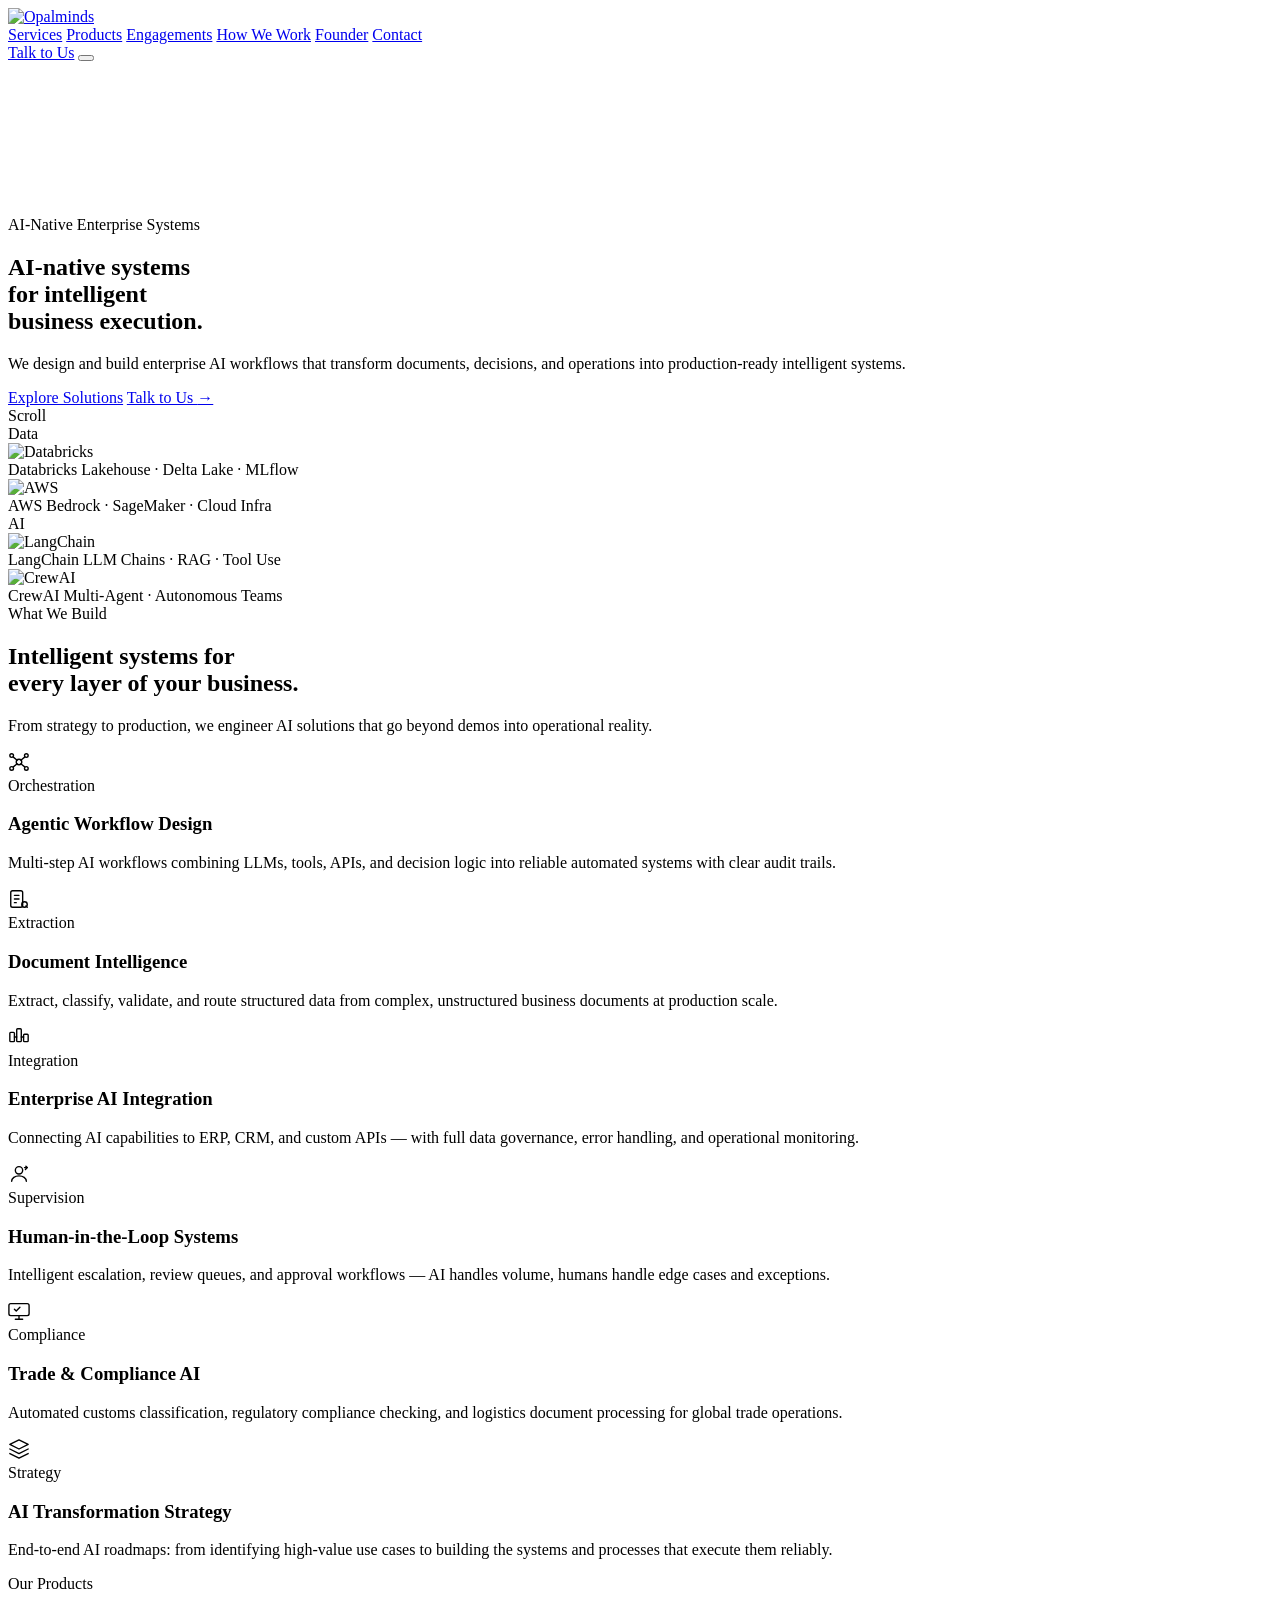
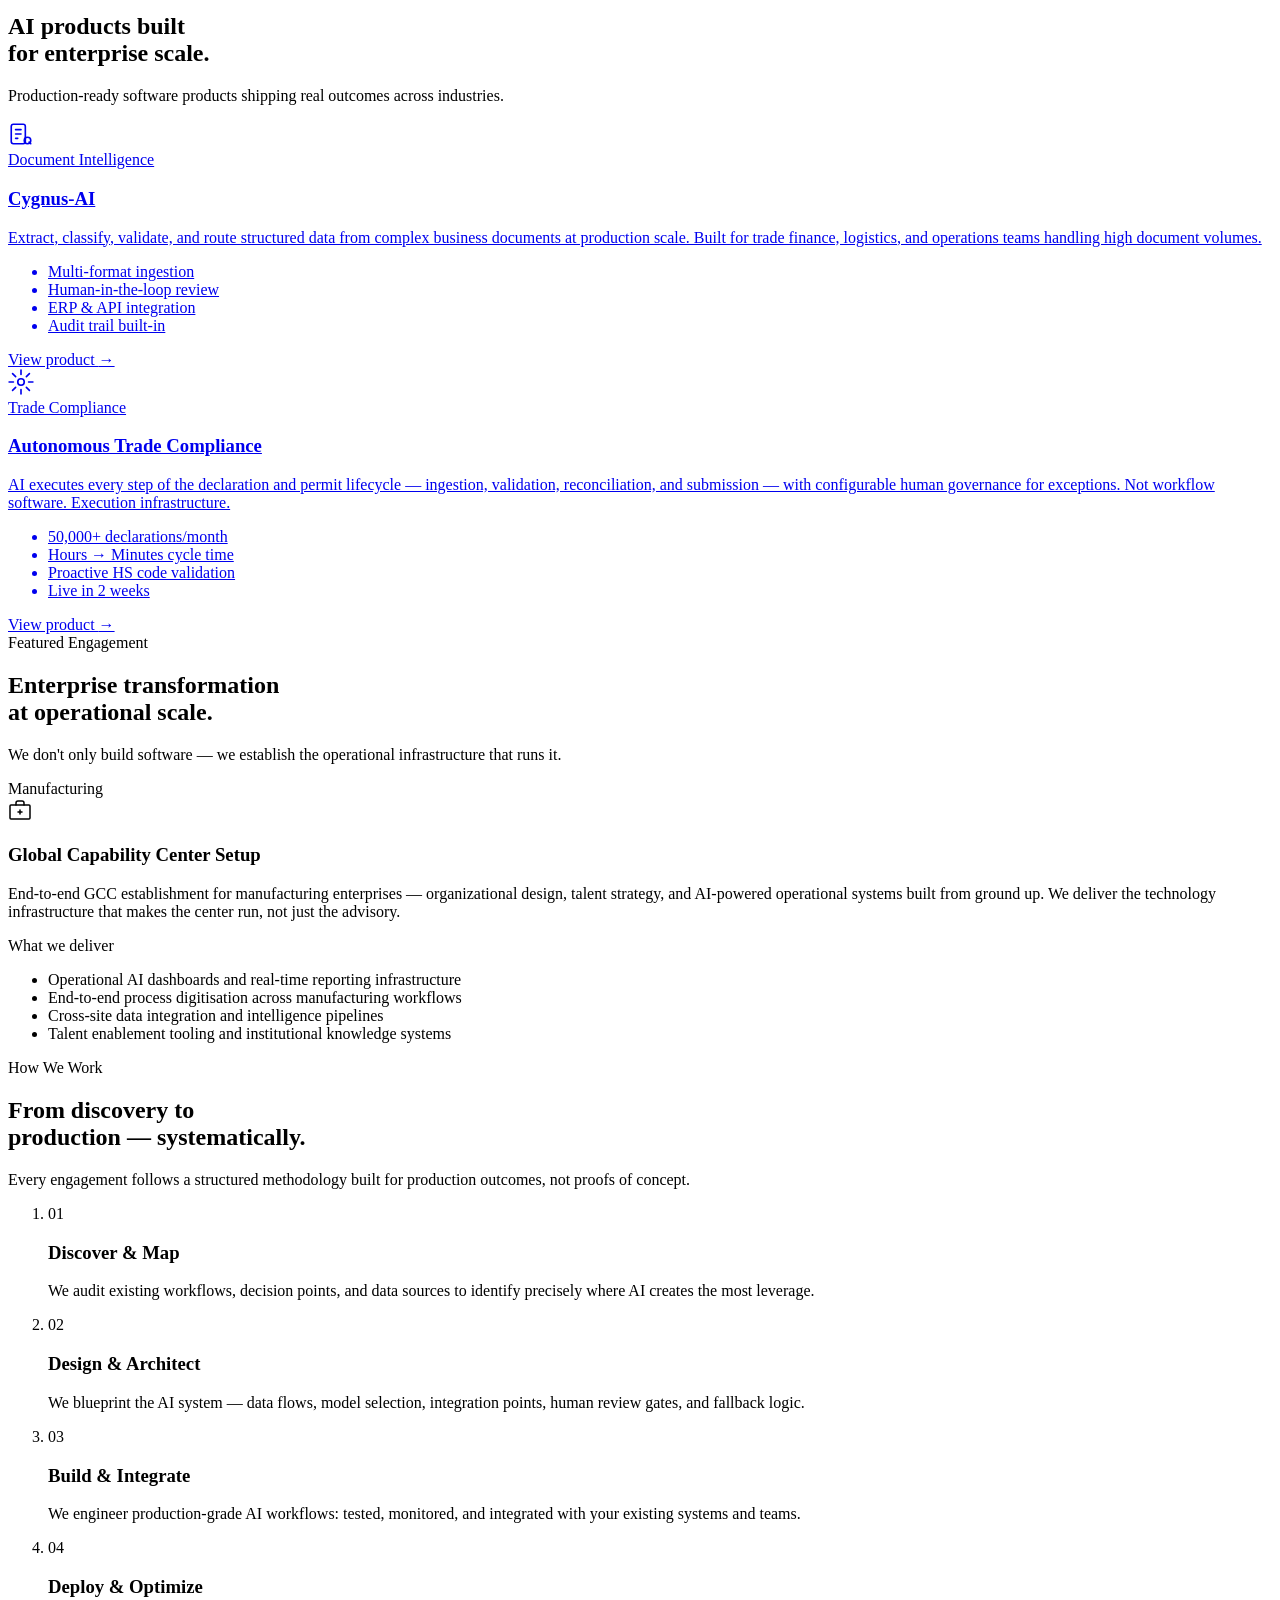
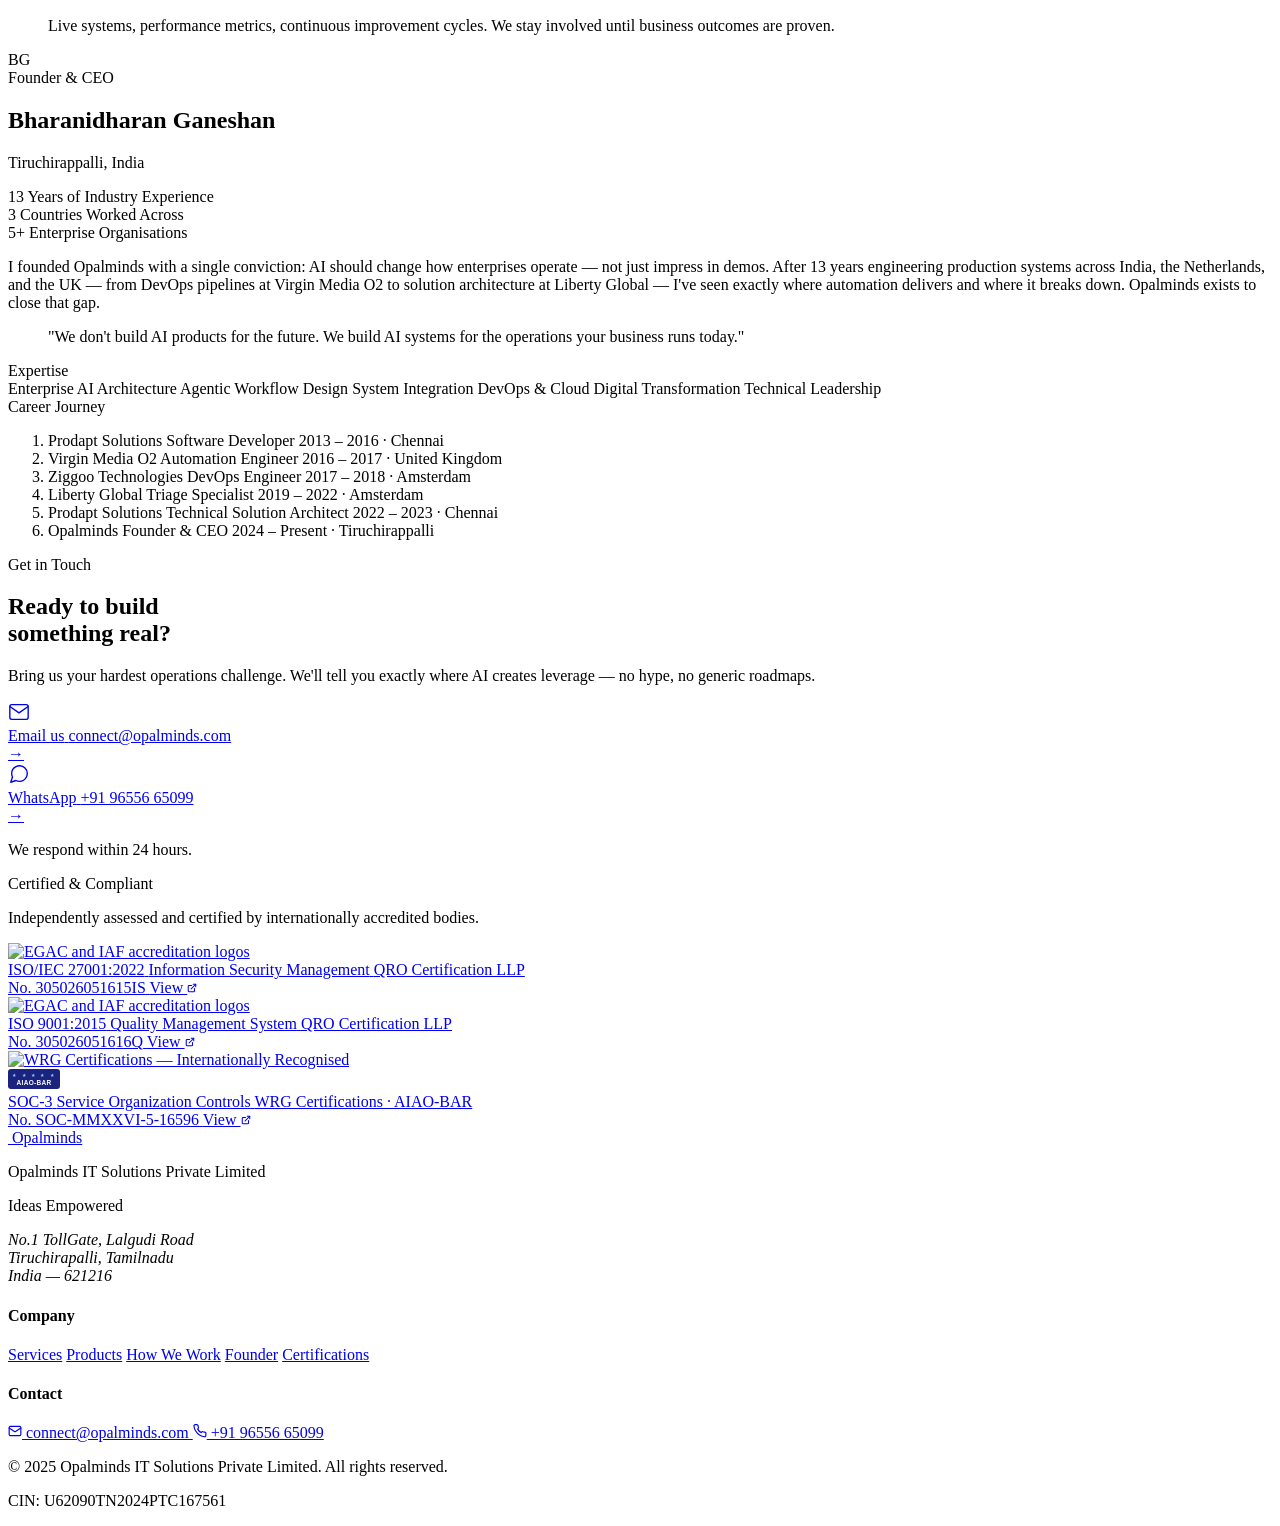
==== index.html @ e7318a3d "feat: add Autonomous Trade Compliance product page New products/atc.html — full product page built f" ====
<!DOCTYPE html>
<html lang="en">
<head>
  <meta charset="UTF-8">
  <meta name="viewport" content="width=device-width, initial-scale=1.0">
  <title>Opalminds — Ideas Empowered</title>
  <meta name="description" content="AI-native systems for intelligent business execution. Opalminds designs and builds enterprise AI workflows that transform documents, decisions, and operations.">
  <link rel="preconnect" href="https://fonts.googleapis.com">
  <link rel="preconnect" href="https://fonts.gstatic.com" crossorigin>
  <link href="https://fonts.googleapis.com/css2?family=Public+Sans:ital,wght@0,300;0,400;0,500;0,600;0,700;1,400&family=JetBrains+Mono:wght@400;500&display=swap" rel="stylesheet">
  <link rel="stylesheet" href="css/style.css?v=10">
  <link rel="icon" type="image/png" href="assets/Only_Logo.png">
</head>
<body>

  <!-- ═══ NAV ═══════════════════════════════════════════════════════════ -->
  <nav id="nav">
    <div class="nav-inner">
      <a href="/" class="logo" aria-label="Opalminds — home">
        <img class="logo-full" src="assets/FullLogo_Transparent_NoBuffer.png" alt="Opalminds">
      </a>
      <div class="nav-links">
        <a href="#services">Services</a>
        <a href="#products">Products</a>
        <a href="#engagements">Engagements</a>
        <a href="#process">How We Work</a>
        <a href="#founder">Founder</a>
        <a href="#contact">Contact</a>
      </div>
      <a href="#contact" class="btn-primary btn-sm nav-cta">Talk to Us</a>
      <button class="nav-toggle" aria-label="Toggle menu" aria-expanded="false">
        <span></span><span></span><span></span>
      </button>
    </div>
  </nav>

  <!-- ═══ HERO ══════════════════════════════════════════════════════════ -->
  <section id="hero">
    <canvas id="neural-canvas" aria-hidden="true"></canvas>
    <div class="hero-bg-grid" aria-hidden="true"></div>
    <div class="hero-content">
<div class="hero-label">
        <span class="label-dot" aria-hidden="true"></span>
        <span>AI-Native Enterprise Systems</span>
      </div>
      <h1 class="hero-headline">
        AI-native systems<br>
        for intelligent<br>
        <span class="gradient-text">business execution.</span>
      </h1>
      <p class="hero-sub">
        We design and build enterprise AI workflows that transform documents,
        decisions, and operations into production-ready intelligent systems.
      </p>
      <div class="hero-ctas">
        <a href="#services" class="btn-primary">Explore Solutions</a>
        <a href="#contact" class="btn-ghost">Talk to Us <span aria-hidden="true">→</span></a>
      </div>
    </div>
    <div class="hero-scroll-hint" aria-hidden="true">
      <span>Scroll</span>
      <div class="scroll-line"></div>
    </div>
  </section>

  <!-- ═══ PLATFORM STRIP ══════════════════════════════════════════════ -->
  <div id="stats" aria-label="Technology platforms">
    <div class="container">
      <div class="platform-strip">

        <div class="platform-group">
          <span class="platform-group-label">Data</span>
          <div class="platform-items">

            <div class="platform-item">
              <div class="platform-icon">
                <img src="assets/databricks.svg" alt="Databricks" width="22" height="22">
              </div>
              <div class="platform-text">
                <span class="platform-name">Databricks</span>
                <span class="platform-desc">Lakehouse · Delta Lake · MLflow</span>
              </div>
            </div>

            <div class="platform-item">
              <div class="platform-icon">
                <img src="assets/aws.svg" alt="AWS" width="22" height="22">
              </div>
              <div class="platform-text">
                <span class="platform-name">AWS</span>
                <span class="platform-desc">Bedrock · SageMaker · Cloud Infra</span>
              </div>
            </div>

          </div>
        </div>

        <div class="platform-group-div" aria-hidden="true"></div>

        <div class="platform-group">
          <span class="platform-group-label">AI</span>
          <div class="platform-items">

            <div class="platform-item">
              <div class="platform-icon">
                <img src="assets/langchain.svg" alt="LangChain" width="22" height="22">
              </div>
              <div class="platform-text">
                <span class="platform-name">LangChain</span>
                <span class="platform-desc">LLM Chains · RAG · Tool Use</span>
              </div>
            </div>

            <div class="platform-item">
              <div class="platform-icon">
                <img src="assets/crewai.svg" alt="CrewAI" width="22" height="22">
              </div>
              <div class="platform-text">
                <span class="platform-name">CrewAI</span>
                <span class="platform-desc">Multi-Agent · Autonomous Teams</span>
              </div>
            </div>

          </div>
        </div>

      </div>
    </div>
  </div>

  <main>

    <!-- ═══ SERVICES ════════════════════════════════════════════════════ -->
    <section id="services" aria-labelledby="services-heading">
      <div class="container">
        <div class="section-header">
          <span class="section-tag">What We Build</span>
          <h2 id="services-heading">Intelligent systems for<br>every layer of your business.</h2>
          <p>From strategy to production, we engineer AI solutions that go beyond demos into operational reality.</p>
        </div>
        <div class="services-grid">

          <div class="service-card reveal">
            <div class="service-icon" aria-hidden="true">
              <svg width="22" height="22" viewBox="0 0 24 24" fill="none" stroke="currentColor" stroke-width="1.5" stroke-linecap="round" stroke-linejoin="round">
                <circle cx="12" cy="12" r="3"/><circle cx="4" cy="5" r="2"/><circle cx="20" cy="5" r="2"/>
                <circle cx="4" cy="19" r="2"/><circle cx="20" cy="19" r="2"/>
                <line x1="5.8" y1="6.7" x2="10" y2="10"/><line x1="18.2" y1="6.7" x2="14" y2="10"/>
                <line x1="5.8" y1="17.3" x2="10" y2="14"/><line x1="18.2" y1="17.3" x2="14" y2="14"/>
              </svg>
            </div>
            <div class="card-tag">Orchestration</div>
            <h3>Agentic Workflow Design</h3>
            <p>Multi-step AI workflows combining LLMs, tools, APIs, and decision logic into reliable automated systems with clear audit trails.</p>
          </div>

          <div class="service-card reveal">
            <div class="service-icon" aria-hidden="true">
              <svg width="22" height="22" viewBox="0 0 24 24" fill="none" stroke="currentColor" stroke-width="1.5" stroke-linecap="round" stroke-linejoin="round">
                <rect x="3" y="3" width="13" height="18" rx="2"/>
                <line x1="7" y1="8" x2="12" y2="8"/><line x1="7" y1="12" x2="12" y2="12"/>
                <line x1="7" y1="16" x2="9" y2="16"/>
                <circle cx="18" cy="18" r="3"/><path d="m21 21-1.5-1.5"/>
              </svg>
            </div>
            <div class="card-tag">Extraction</div>
            <h3>Document Intelligence</h3>
            <p>Extract, classify, validate, and route structured data from complex, unstructured business documents at production scale.</p>
          </div>

          <div class="service-card reveal">
            <div class="service-icon" aria-hidden="true">
              <svg width="22" height="22" viewBox="0 0 24 24" fill="none" stroke="currentColor" stroke-width="1.5" stroke-linecap="round" stroke-linejoin="round">
                <rect x="2" y="7" width="5" height="10" rx="1"/><rect x="9.5" y="3" width="5" height="14" rx="1"/>
                <rect x="17" y="9" width="5" height="8" rx="1"/>
                <line x1="7" y1="12" x2="9.5" y2="12"/><line x1="14.5" y1="12" x2="17" y2="12"/>
              </svg>
            </div>
            <div class="card-tag">Integration</div>
            <h3>Enterprise AI Integration</h3>
            <p>Connecting AI capabilities to ERP, CRM, and custom APIs — with full data governance, error handling, and operational monitoring.</p>
          </div>

          <div class="service-card reveal">
            <div class="service-icon" aria-hidden="true">
              <svg width="22" height="22" viewBox="0 0 24 24" fill="none" stroke="currentColor" stroke-width="1.5" stroke-linecap="round" stroke-linejoin="round">
                <circle cx="12" cy="8" r="4"/>
                <path d="M4 20c0-3.5 3.6-6 8-6s8 2.5 8 6"/>
                <path d="M19.5 3.5 21 5l-2 2"/><path d="M18 5h3"/>
              </svg>
            </div>
            <div class="card-tag">Supervision</div>
            <h3>Human-in-the-Loop Systems</h3>
            <p>Intelligent escalation, review queues, and approval workflows — AI handles volume, humans handle edge cases and exceptions.</p>
          </div>

          <div class="service-card reveal">
            <div class="service-icon" aria-hidden="true">
              <svg width="22" height="22" viewBox="0 0 24 24" fill="none" stroke="currentColor" stroke-width="1.5" stroke-linecap="round" stroke-linejoin="round">
                <rect x="1" y="4" width="22" height="13" rx="2"/>
                <path d="M8 21h8m-4-4v4"/>
                <path d="m7 10 2 2 4-4"/>
              </svg>
            </div>
            <div class="card-tag">Compliance</div>
            <h3>Trade &amp; Compliance AI</h3>
            <p>Automated customs classification, regulatory compliance checking, and logistics document processing for global trade operations.</p>
          </div>

          <div class="service-card reveal">
            <div class="service-icon" aria-hidden="true">
              <svg width="22" height="22" viewBox="0 0 24 24" fill="none" stroke="currentColor" stroke-width="1.5" stroke-linecap="round" stroke-linejoin="round">
                <path d="M12 2L2 7l10 5 10-5-10-5z"/>
                <path d="M2 17l10 5 10-5"/><path d="M2 12l10 5 10-5"/>
              </svg>
            </div>
            <div class="card-tag">Strategy</div>
            <h3>AI Transformation Strategy</h3>
            <p>End-to-end AI roadmaps: from identifying high-value use cases to building the systems and processes that execute them reliably.</p>
          </div>

        </div>
      </div>
    </section>

    <!-- ═══ PRODUCTS ══════════════════════════════════════════════════════ -->
    <section id="products" aria-labelledby="products-heading">
      <div class="container">
        <div class="section-header">
          <span class="section-tag">Our Products</span>
          <h2 id="products-heading">AI products built<br>for enterprise scale.</h2>
          <p>Production-ready software products shipping real outcomes across industries.</p>
        </div>
        <div class="products-grid">

          <a href="products/cygnus-ai.html" class="product-card reveal" aria-label="Cygnus-AI — Enterprise Document Intelligence">
            <div class="product-card-inner">
              <div class="product-header">
                <div class="product-icon" aria-hidden="true">
                  <svg width="26" height="26" viewBox="0 0 24 24" fill="none" stroke="currentColor" stroke-width="1.5" stroke-linecap="round" stroke-linejoin="round">
                    <rect x="3" y="3" width="13" height="18" rx="2"/>
                    <line x1="7" y1="8" x2="12" y2="8"/><line x1="7" y1="12" x2="12" y2="12"/>
                    <line x1="7" y1="16" x2="9" y2="16"/>
                    <circle cx="18" cy="18" r="3"/><path d="m21 21-1.5-1.5"/>
                  </svg>
                </div>
                <div class="product-badge">Document Intelligence</div>
              </div>
              <h3 class="product-name"><span class="gradient-text">Cygnus-AI</span></h3>
              <p class="product-desc">Extract, classify, validate, and route structured data from complex business documents at production scale. Built for trade finance, logistics, and operations teams handling high document volumes.</p>
              <ul class="product-features" aria-label="Key features">
                <li>Multi-format ingestion</li>
                <li>Human-in-the-loop review</li>
                <li>ERP &amp; API integration</li>
                <li>Audit trail built-in</li>
              </ul>
              <span class="product-cta">View product <span aria-hidden="true">→</span></span>
            </div>
            <div class="product-card-glow" aria-hidden="true"></div>
          </a>

          <a href="products/atc.html" class="product-card reveal" aria-label="Autonomous Trade Compliance — AI-Powered Declaration Execution">
            <div class="product-card-inner">
              <div class="product-header">
                <div class="product-icon" aria-hidden="true">
                  <svg width="26" height="26" viewBox="0 0 24 24" fill="none" stroke="currentColor" stroke-width="1.5" stroke-linecap="round" stroke-linejoin="round">
                    <circle cx="12" cy="12" r="3"/>
                    <path d="M12 1v4M12 19v4M4.22 4.22l2.83 2.83M16.95 16.95l2.83 2.83M1 12h4M19 12h4M4.22 19.78l2.83-2.83M16.95 7.05l2.83-2.83"/>
                  </svg>
                </div>
                <div class="product-badge">Trade Compliance</div>
              </div>
              <h3 class="product-name"><span class="gradient-text">Autonomous Trade Compliance</span></h3>
              <p class="product-desc">AI executes every step of the declaration and permit lifecycle — ingestion, validation, reconciliation, and submission — with configurable human governance for exceptions. Not workflow software. Execution infrastructure.</p>
              <ul class="product-features" aria-label="Key features">
                <li>50,000+ declarations/month</li>
                <li>Hours → Minutes cycle time</li>
                <li>Proactive HS code validation</li>
                <li>Live in 2 weeks</li>
              </ul>
              <span class="product-cta">View product <span aria-hidden="true">→</span></span>
            </div>
            <div class="product-card-glow" aria-hidden="true"></div>
          </a>

        </div>
      </div>
    </section>

    <!-- ═══ ENGAGEMENTS ══════════════════════════════════════════════════ -->
    <section id="engagements" aria-labelledby="engagements-heading">
      <div class="container">
        <div class="section-header">
          <span class="section-tag">Featured Engagement</span>
          <h2 id="engagements-heading">Enterprise transformation<br>at operational scale.</h2>
          <p>We don't only build software — we establish the operational infrastructure that runs it.</p>
        </div>
        <div class="engagement-card reveal">
          <div class="engagement-inner">
            <div class="engagement-left">
              <span class="engagement-tag">Manufacturing</span>
              <div class="engagement-icon" aria-hidden="true">
                <svg width="24" height="24" viewBox="0 0 24 24" fill="none" stroke="currentColor" stroke-width="1.5" stroke-linecap="round" stroke-linejoin="round">
                  <rect x="2" y="7" width="20" height="14" rx="1"/>
                  <path d="M16 7V5a2 2 0 0 0-2-2h-4a2 2 0 0 0-2 2v2"/>
                  <line x1="12" y1="12" x2="12" y2="16"/>
                  <line x1="10" y1="14" x2="14" y2="14"/>
                </svg>
              </div>
              <h3>Global Capability Center Setup</h3>
              <p>End-to-end GCC establishment for manufacturing enterprises — organizational design, talent strategy, and AI-powered operational systems built from ground up. We deliver the technology infrastructure that makes the center run, not just the advisory.</p>
            </div>
            <div class="engagement-right">
              <span class="engagement-outcomes-label">What we deliver</span>
              <ul class="engagement-outcomes">
                <li>Operational AI dashboards and real-time reporting infrastructure</li>
                <li>End-to-end process digitisation across manufacturing workflows</li>
                <li>Cross-site data integration and intelligence pipelines</li>
                <li>Talent enablement tooling and institutional knowledge systems</li>
              </ul>
            </div>
          </div>
        </div>
      </div>
    </section>

    <!-- ═══ PROCESS ══════════════════════════════════════════════════════ -->
    <section id="process" aria-labelledby="process-heading">
      <div class="container">
        <div class="section-header">
          <span class="section-tag">How We Work</span>
          <h2 id="process-heading">From discovery to<br>production — systematically.</h2>
          <p>Every engagement follows a structured methodology built for production outcomes, not proofs of concept.</p>
        </div>
        <div class="process-track">
          <div class="process-connector" aria-hidden="true">
            <div class="process-connector-fill"></div>
          </div>
          <ol class="process-steps">
            <li class="process-step reveal">
              <div class="step-num" aria-hidden="true">01</div>
              <div class="step-body">
                <h3>Discover &amp; Map</h3>
                <p>We audit existing workflows, decision points, and data sources to identify precisely where AI creates the most leverage.</p>
              </div>
            </li>
            <li class="process-step reveal">
              <div class="step-num" aria-hidden="true">02</div>
              <div class="step-body">
                <h3>Design &amp; Architect</h3>
                <p>We blueprint the AI system — data flows, model selection, integration points, human review gates, and fallback logic.</p>
              </div>
            </li>
            <li class="process-step reveal">
              <div class="step-num" aria-hidden="true">03</div>
              <div class="step-body">
                <h3>Build &amp; Integrate</h3>
                <p>We engineer production-grade AI workflows: tested, monitored, and integrated with your existing systems and teams.</p>
              </div>
            </li>
            <li class="process-step reveal">
              <div class="step-num" aria-hidden="true">04</div>
              <div class="step-body">
                <h3>Deploy &amp; Optimize</h3>
                <p>Live systems, performance metrics, continuous improvement cycles. We stay involved until business outcomes are proven.</p>
              </div>
            </li>
          </ol>
        </div>
      </div>
    </section>

    <!-- ═══ FOUNDER ══════════════════════════════════════════════════════ -->
    <section id="founder" aria-labelledby="founder-heading">
      <div class="container">

        <div class="founder-top reveal">
          <div class="founder-identity">
            <div class="founder-avatar" aria-hidden="true">
              <div class="avatar-initials">BG</div>
              <div class="avatar-glow"></div>
            </div>
            <div>
              <span class="section-tag">Founder &amp; CEO</span>
              <h2 id="founder-heading">Bharanidharan <span class="gradient-text">Ganeshan</span></h2>
              <p class="founder-location">Tiruchirappalli, India</p>
            </div>
          </div>
          <div class="founder-stats">
            <div class="founder-stat">
              <span class="fstat-num">13</span>
              <span class="fstat-label">Years of Industry Experience</span>
            </div>
            <div class="founder-stat-div" aria-hidden="true"></div>
            <div class="founder-stat">
              <span class="fstat-num">3</span>
              <span class="fstat-label">Countries Worked Across</span>
            </div>
            <div class="founder-stat-div" aria-hidden="true"></div>
            <div class="founder-stat">
              <span class="fstat-num">5+</span>
              <span class="fstat-label">Enterprise Organisations</span>
            </div>
          </div>
        </div>

        <div class="founder-body">
          <div class="founder-left reveal">
            <p class="founder-bio">
              I founded Opalminds with a single conviction: AI should change how enterprises operate — not just impress in demos. After 13 years engineering production systems across India, the Netherlands, and the UK — from DevOps pipelines at Virgin Media O2 to solution architecture at Liberty Global — I've seen exactly where automation delivers and where it breaks down. Opalminds exists to close that gap.
            </p>
            <blockquote class="founder-quote">
              "We don't build AI products for the future. We build AI systems for the operations your business runs today."
            </blockquote>
            <div class="founder-expertise">
              <span class="expertise-label">Expertise</span>
              <div class="expertise-tags">
                <span>Enterprise AI Architecture</span>
                <span>Agentic Workflow Design</span>
                <span>System Integration</span>
                <span>DevOps &amp; Cloud</span>
                <span>Digital Transformation</span>
                <span>Technical Leadership</span>
              </div>
            </div>
          </div>

          <div class="founder-right reveal">
            <span class="expertise-label">Career Journey</span>
            <ol class="career-timeline" aria-label="Career history">
              <li class="career-item">
                <div class="career-dot" aria-hidden="true"></div>
                <div class="career-body">
                  <span class="career-company">Prodapt Solutions</span>
                  <span class="career-role">Software Developer</span>
                  <span class="career-period">2013 – 2016 · Chennai</span>
                </div>
              </li>
              <li class="career-item">
                <div class="career-dot" aria-hidden="true"></div>
                <div class="career-body">
                  <span class="career-company">Virgin Media O2</span>
                  <span class="career-role">Automation Engineer</span>
                  <span class="career-period">2016 – 2017 · United Kingdom</span>
                </div>
              </li>
              <li class="career-item">
                <div class="career-dot" aria-hidden="true"></div>
                <div class="career-body">
                  <span class="career-company">Ziggoo Technologies</span>
                  <span class="career-role">DevOps Engineer</span>
                  <span class="career-period">2017 – 2018 · Amsterdam</span>
                </div>
              </li>
              <li class="career-item">
                <div class="career-dot" aria-hidden="true"></div>
                <div class="career-body">
                  <span class="career-company">Liberty Global</span>
                  <span class="career-role">Triage Specialist</span>
                  <span class="career-period">2019 – 2022 · Amsterdam</span>
                </div>
              </li>
              <li class="career-item">
                <div class="career-dot" aria-hidden="true"></div>
                <div class="career-body">
                  <span class="career-company">Prodapt Solutions</span>
                  <span class="career-role">Technical Solution Architect</span>
                  <span class="career-period">2022 – 2023 · Chennai</span>
                </div>
              </li>
              <li class="career-item career-item--current">
                <div class="career-dot" aria-hidden="true"></div>
                <div class="career-body">
                  <span class="career-company">Opalminds</span>
                  <span class="career-role">Founder &amp; CEO</span>
                  <span class="career-period">2024 – Present · Tiruchirappalli</span>
                </div>
              </li>
            </ol>
          </div>
        </div>

      </div>
    </section>

    <!-- ═══ CONTACT ══════════════════════════════════════════════════════ -->
    <section id="contact" aria-labelledby="contact-heading">
      <div class="container">
        <div class="contact-cta reveal">
          <div class="contact-cta-bg" aria-hidden="true"></div>
          <div class="contact-cta-inner">
            <span class="section-tag contact-tag">Get in Touch</span>
            <h2 id="contact-heading">Ready to build<br>something real?</h2>
            <p>Bring us your hardest operations challenge. We'll tell you exactly where AI creates leverage — no hype, no generic roadmaps.</p>
            <div class="contact-channels">
              <a href="mailto:connect@opalminds.com" class="contact-channel">
                <div class="channel-icon" aria-hidden="true">
                  <svg width="22" height="22" viewBox="0 0 24 24" fill="none" stroke="currentColor" stroke-width="1.5" stroke-linecap="round" stroke-linejoin="round">
                    <path d="M4 4h16c1.1 0 2 .9 2 2v12c0 1.1-.9 2-2 2H4c-1.1 0-2-.9-2-2V6c0-1.1.9-2 2-2z"/>
                    <polyline points="22,6 12,13 2,6"/>
                  </svg>
                </div>
                <div class="channel-text">
                  <span class="channel-label">Email us</span>
                  <span class="channel-value">connect@opalminds.com</span>
                </div>
                <span class="channel-arrow" aria-hidden="true">→</span>
              </a>
              <a href="https://wa.me/919655665099" target="_blank" rel="noopener" class="contact-channel">
                <div class="channel-icon" aria-hidden="true">
                  <svg width="22" height="22" viewBox="0 0 24 24" fill="none" stroke="currentColor" stroke-width="1.5" stroke-linecap="round" stroke-linejoin="round">
                    <path d="M21 11.5a8.38 8.38 0 0 1-.9 3.8 8.5 8.5 0 0 1-7.6 4.7 8.38 8.38 0 0 1-3.8-.9L3 21l1.9-5.7a8.38 8.38 0 0 1-.9-3.8 8.5 8.5 0 0 1 4.7-7.6 8.38 8.38 0 0 1 3.8-.9h.5a8.48 8.48 0 0 1 8 8v.5z"/>
                  </svg>
                </div>
                <div class="channel-text">
                  <span class="channel-label">WhatsApp</span>
                  <span class="channel-value">+91 96556 65099</span>
                </div>
                <span class="channel-arrow" aria-hidden="true">→</span>
              </a>
            </div>
            <p class="contact-response-note">We respond within 24 hours.</p>
          </div>
        </div>
      </div>
    </section>

  </main>

  <!-- ═══ TRUST / CERTIFICATIONS ══════════════════════════════════════ -->
  <section id="trust" aria-labelledby="trust-heading">
    <div class="container">
      <div class="trust-header">
        <span class="section-tag" id="trust-heading">Certified &amp; Compliant</span>
        <p>Independently assessed and certified by internationally accredited bodies.</p>
      </div>
      <div class="trust-certs">

        <!-- ISO/IEC 27001:2022 -->
        <a href="assets/27001.pdf" target="_blank" rel="noopener" class="cert-card" aria-label="ISO/IEC 27001:2022 — view certificate">
          <div class="cert-card-top">
            <div class="cert-accreditors">
              <img class="accred-logo-combined" src="assets/egac-iaf-combined.jpg" alt="EGAC and IAF accreditation logos">
            </div>
          </div>
          <div class="cert-card-body">
            <span class="cert-standard">ISO/IEC 27001:2022</span>
            <span class="cert-title">Information Security Management</span>
            <span class="cert-issuer">QRO Certification LLP</span>
          </div>
          <div class="cert-card-footer">
            <span class="cert-number">No. 3050260516<wbr>15IS</span>
            <span class="cert-view">View <svg width="10" height="10" viewBox="0 0 24 24" fill="none" stroke="currentColor" stroke-width="2.5" stroke-linecap="round" stroke-linejoin="round" aria-hidden="true"><path d="M18 13v6a2 2 0 0 1-2 2H5a2 2 0 0 1-2-2V8a2 2 0 0 1 2-2h6"/><polyline points="15 3 21 3 21 9"/><line x1="10" y1="14" x2="21" y2="3"/></svg></span>
          </div>
        </a>

        <!-- ISO 9001:2015 -->
        <a href="assets/9001.pdf" target="_blank" rel="noopener" class="cert-card" aria-label="ISO 9001:2015 — view certificate">
          <div class="cert-card-top">
            <div class="cert-accreditors">
              <img class="accred-logo-combined" src="assets/egac-iaf-combined.jpg" alt="EGAC and IAF accreditation logos">
            </div>
          </div>
          <div class="cert-card-body">
            <span class="cert-standard">ISO 9001:2015</span>
            <span class="cert-title">Quality Management System</span>
            <span class="cert-issuer">QRO Certification LLP</span>
          </div>
          <div class="cert-card-footer">
            <span class="cert-number">No. 3050260516<wbr>16Q</span>
            <span class="cert-view">View <svg width="10" height="10" viewBox="0 0 24 24" fill="none" stroke="currentColor" stroke-width="2.5" stroke-linecap="round" stroke-linejoin="round" aria-hidden="true"><path d="M18 13v6a2 2 0 0 1-2 2H5a2 2 0 0 1-2-2V8a2 2 0 0 1 2-2h6"/><polyline points="15 3 21 3 21 9"/><line x1="10" y1="14" x2="21" y2="3"/></svg></span>
          </div>
        </a>

        <!-- SOC-3 -->
        <a href="assets/soc3.pdf" target="_blank" rel="noopener" class="cert-card" aria-label="SOC-3 — view certificate">
          <div class="cert-card-top">
            <img class="accred-logo-combined" src="assets/wrg.png" alt="WRG Certifications — Internationally Recognised">
            <div class="cert-accreditors">
              <!-- AIAO-BAR badge -->
              <span class="accred-badge accred-aiao">
                <svg viewBox="0 0 52 20" width="52" height="20" aria-label="AIAO-BAR Compliance USA">
                  <rect width="52" height="20" rx="3" fill="#1A237E"/>
                  <text x="26" y="8" font-family="Arial,sans-serif" font-size="5" fill="#90CAF9" text-anchor="middle" letter-spacing="2">★ ★ ★ ★ ★</text>
                  <text x="26" y="16" font-family="Arial Black,sans-serif" font-weight="900" font-size="6.5" fill="white" text-anchor="middle" letter-spacing="0.3">AIAO-BAR</text>
                </svg>
              </span>
            </div>
          </div>
          <div class="cert-card-body">
            <span class="cert-standard">SOC-3</span>
            <span class="cert-title">Service Organization Controls</span>
            <span class="cert-issuer">WRG Certifications · AIAO-BAR</span>
          </div>
          <div class="cert-card-footer">
            <span class="cert-number">No. SOC-MMXXVI-5-<wbr>16596</span>
            <span class="cert-view">View <svg width="10" height="10" viewBox="0 0 24 24" fill="none" stroke="currentColor" stroke-width="2.5" stroke-linecap="round" stroke-linejoin="round" aria-hidden="true"><path d="M18 13v6a2 2 0 0 1-2 2H5a2 2 0 0 1-2-2V8a2 2 0 0 1 2-2h6"/><polyline points="15 3 21 3 21 9"/><line x1="10" y1="14" x2="21" y2="3"/></svg></span>
          </div>
        </a>

      </div>
    </div>
  </section>

  <!-- ═══ FOOTER ═══════════════════════════════════════════════════════ -->
  <footer id="footer">
    <div class="container">
      <div class="footer-grid">

        <!-- Brand column -->
        <div class="footer-brand">
          <a href="/" class="footer-logo-link" aria-label="Opalminds — home">
            <img src="assets/Only_Logo.png" alt="" class="footer-icon" aria-hidden="true">
            <span class="footer-wordmark">Opalminds</span>
          </a>
          <p class="footer-legal-name">Opalminds IT Solutions Private Limited</p>
          <p class="footer-tagline">Ideas Empowered</p>
          <address class="footer-address">
            No.1 TollGate, Lalgudi Road<br>
            Tiruchirapalli, Tamilnadu<br>
            India — 621216
          </address>
        </div>

        <!-- Navigation column -->
        <div class="footer-col">
          <h4 class="footer-col-heading">Company</h4>
          <nav aria-label="Footer navigation">
            <a href="#services">Services</a>
            <a href="#products">Products</a>
            <a href="#process">How We Work</a>
            <a href="#founder">Founder</a>
            <a href="#trust">Certifications</a>
          </nav>
        </div>

        <!-- Contact column -->
        <div class="footer-col">
          <h4 class="footer-col-heading">Contact</h4>
          <a href="mailto:connect@opalminds.com" class="footer-contact-link">
            <svg width="14" height="14" viewBox="0 0 24 24" fill="none" stroke="currentColor" stroke-width="2" stroke-linecap="round" stroke-linejoin="round" aria-hidden="true"><rect x="2" y="4" width="20" height="16" rx="2"/><path d="m22 7-8.97 5.7a1.94 1.94 0 0 1-2.06 0L2 7"/></svg>
            connect@opalminds.com
          </a>
          <a href="https://wa.me/919655665099" target="_blank" rel="noopener" class="footer-contact-link">
            <svg width="14" height="14" viewBox="0 0 24 24" fill="none" stroke="currentColor" stroke-width="2" stroke-linecap="round" stroke-linejoin="round" aria-hidden="true"><path d="M22 16.92v3a2 2 0 0 1-2.18 2 19.79 19.79 0 0 1-8.63-3.07A19.5 19.5 0 0 1 4.69 12a19.79 19.79 0 0 1-3.07-8.67A2 2 0 0 1 3.6 1.17h3a2 2 0 0 1 2 1.72 12.84 12.84 0 0 0 .7 2.81 2 2 0 0 1-.45 2.11L7.91 8.72a16 16 0 0 0 6 6l.94-.94a2 2 0 0 1 2.11-.45 12.84 12.84 0 0 0 2.81.7A2 2 0 0 1 22 16.92z"/></svg>
            +91 96556 65099
          </a>
        </div>

      </div>

      <div class="footer-bottom">
        <p>© 2025 Opalminds IT Solutions Private Limited. All rights reserved.</p>
        <p class="footer-bottom-reg">CIN: U62090TN2024PTC167561</p>
      </div>
    </div>
  </footer>

  <script src="js/main.js"></script>
</body>
</html>
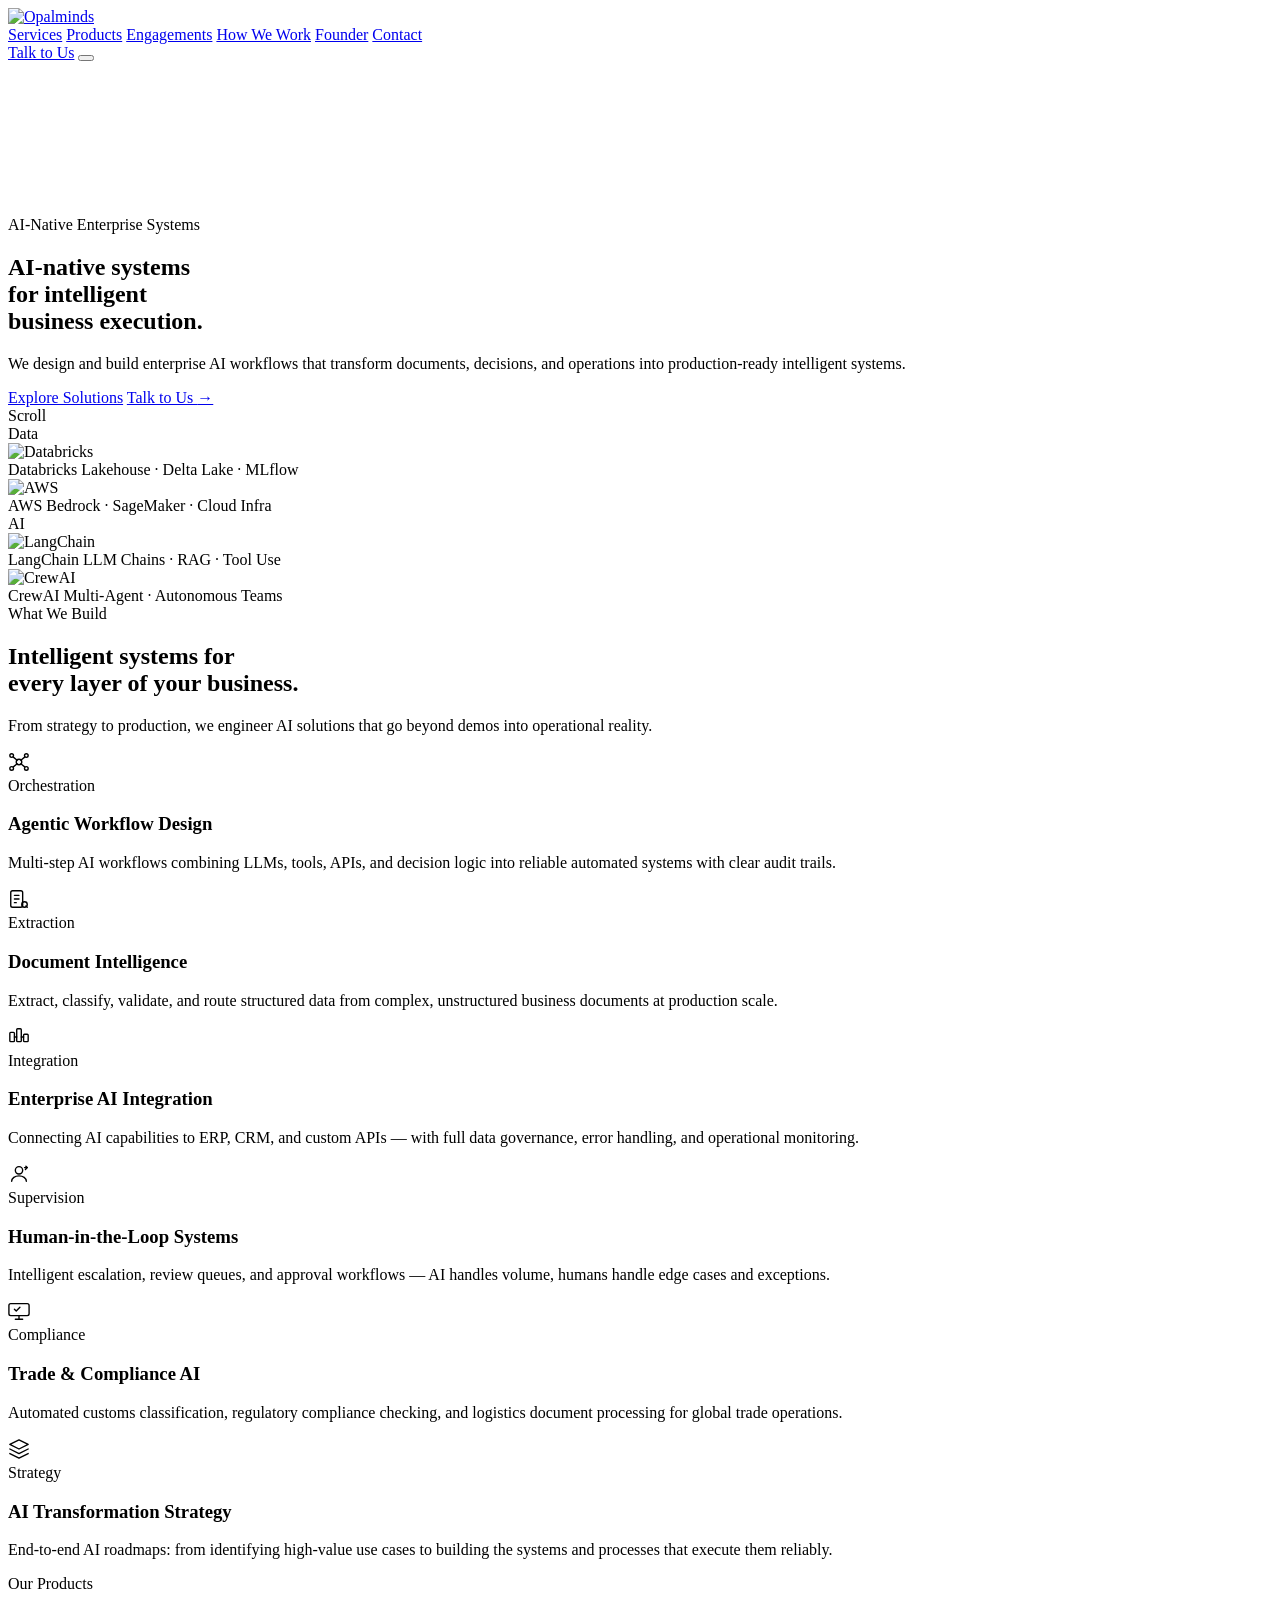
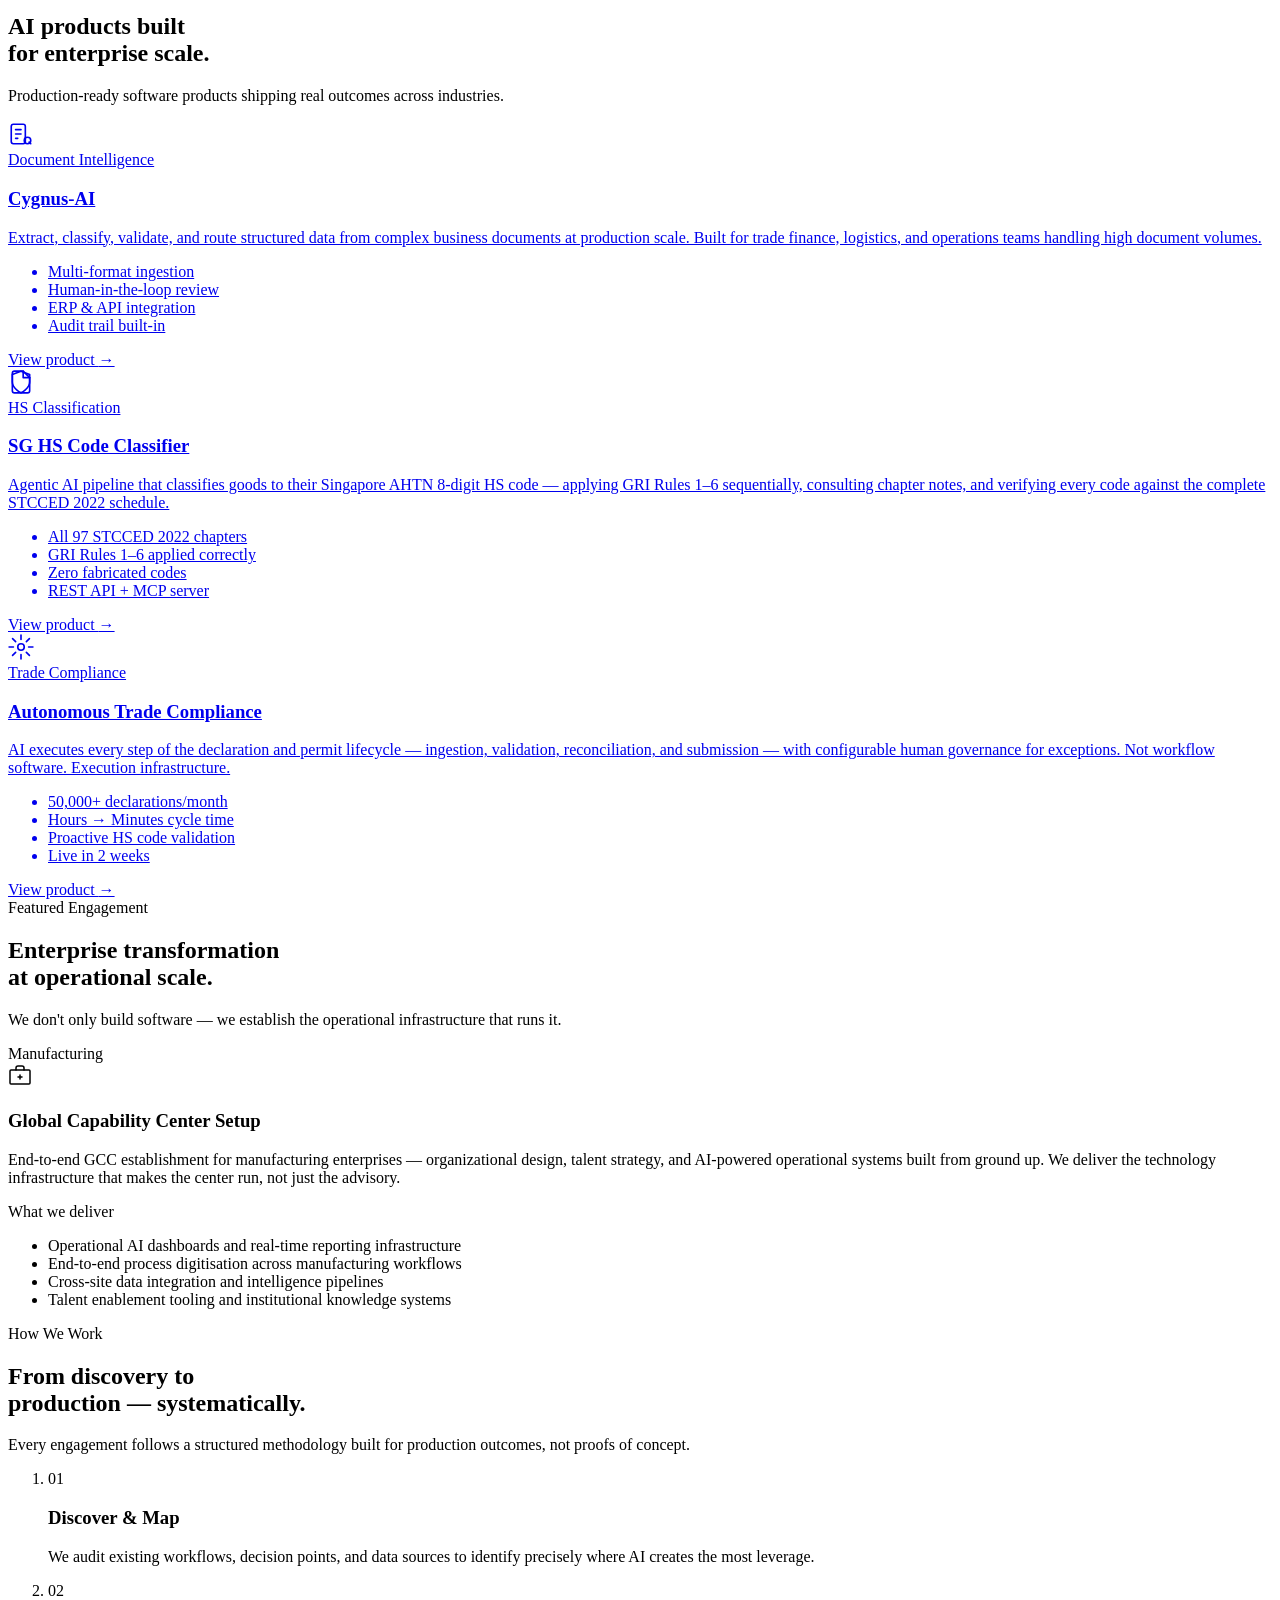
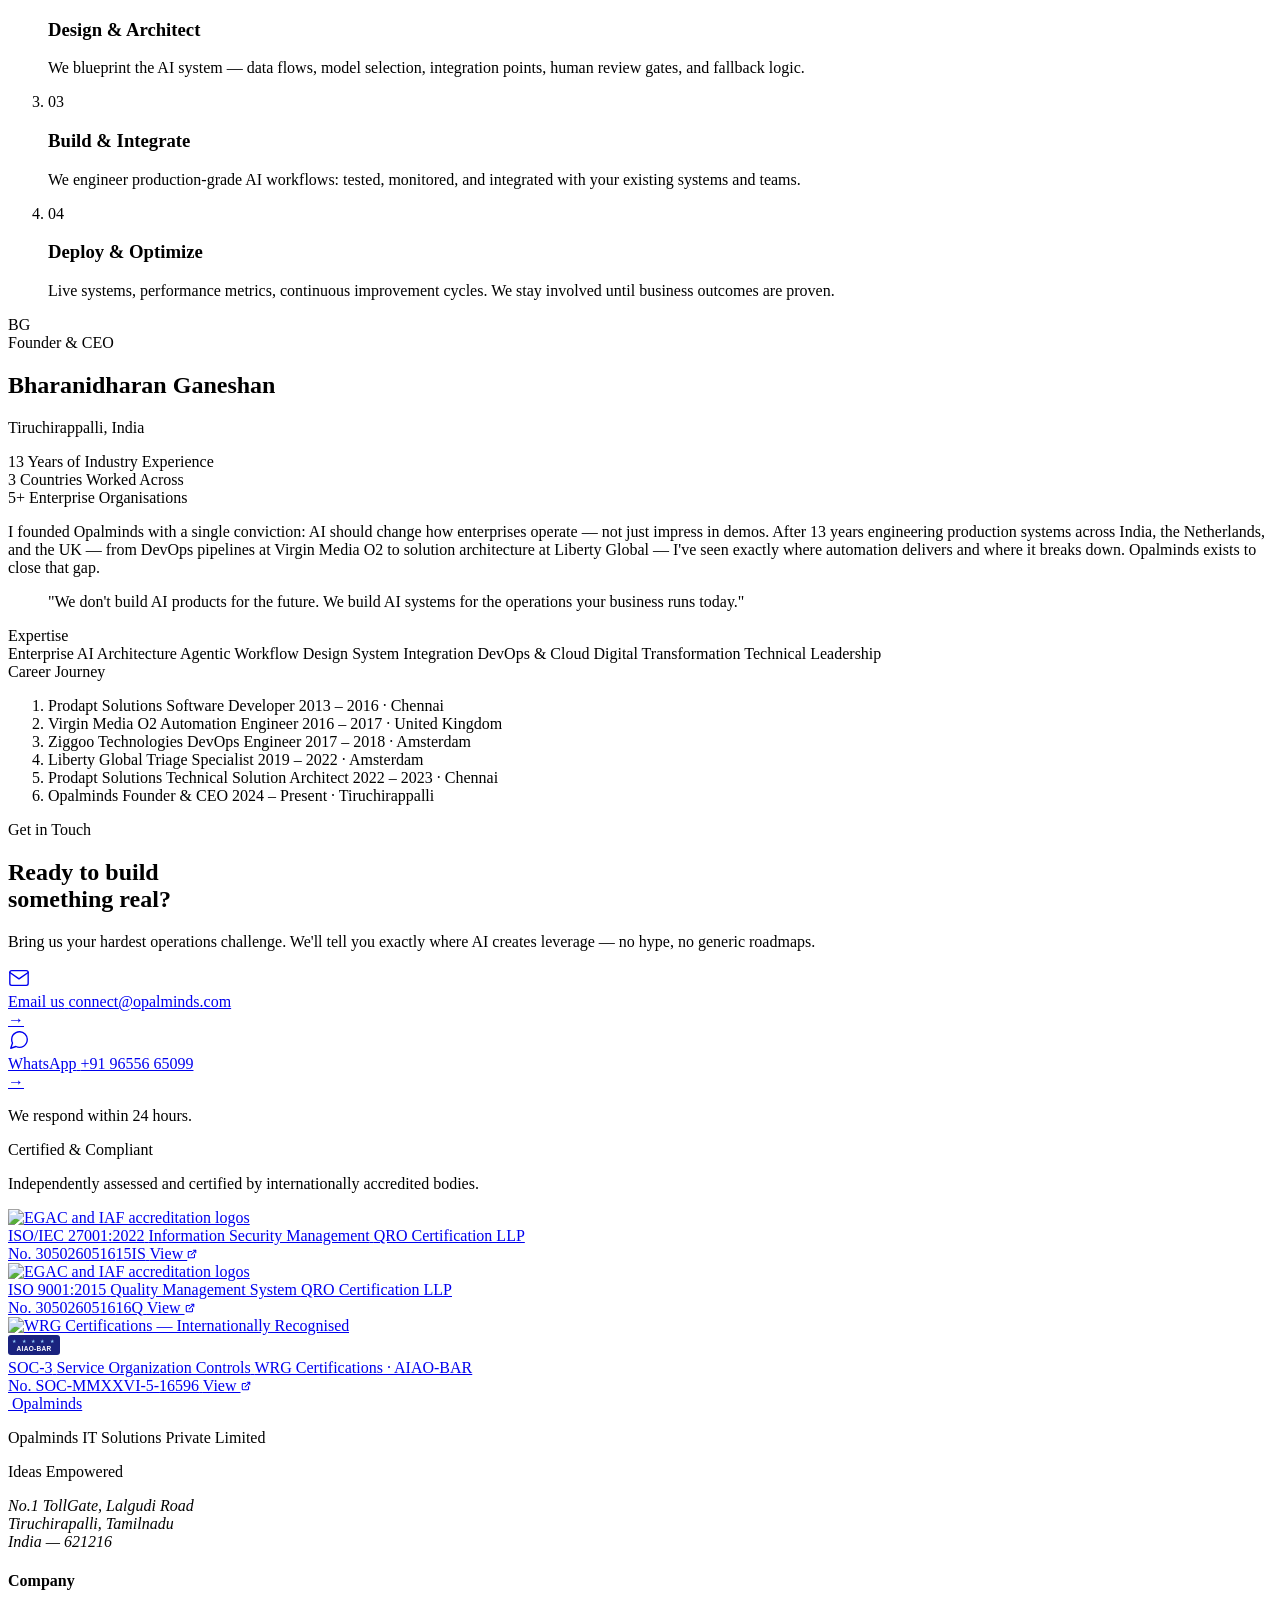
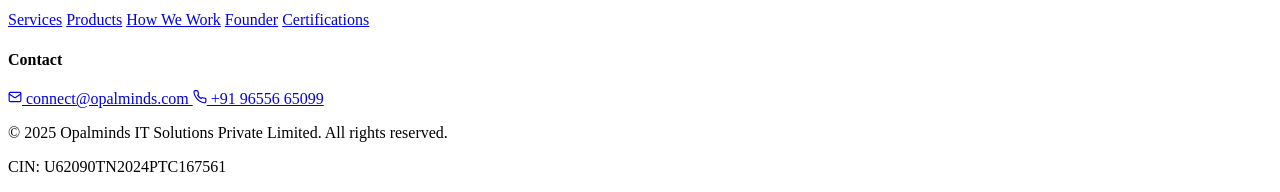
==== commit 066be04c: "feat: add SG HS Code Classifier product page New products/sg-hscode.html — full product page built f" ====
--- a/index.html
+++ b/index.html
@@ -253,6 +253,31 @@
                 <li>Human-in-the-loop review</li>
                 <li>ERP &amp; API integration</li>
                 <li>Audit trail built-in</li>
+              </ul>
+              <span class="product-cta">View product <span aria-hidden="true">→</span></span>
+            </div>
+            <div class="product-card-glow" aria-hidden="true"></div>
+          </a>
+
+          <a href="products/sg-hscode.html" class="product-card reveal" aria-label="SG HS Code Classifier — Agentic Trade Classification">
+            <div class="product-card-inner">
+              <div class="product-header">
+                <div class="product-icon" aria-hidden="true">
+                  <svg width="26" height="26" viewBox="0 0 24 24" fill="none" stroke="currentColor" stroke-width="1.5" stroke-linecap="round" stroke-linejoin="round">
+                    <path d="M14 2H6a2 2 0 0 0-2 2v16a2 2 0 0 0 2 2h12a2 2 0 0 0 2-2V8z"/>
+                    <polyline points="14 2 14 8 20 8"/>
+                    <path d="M12 22s8-4 8-10V5l-8-3-8 3v7c0 6 8 10 8 10z"/>
+                  </svg>
+                </div>
+                <div class="product-badge">HS Classification</div>
+              </div>
+              <h3 class="product-name"><span class="gradient-text">SG HS Code Classifier</span></h3>
+              <p class="product-desc">Agentic AI pipeline that classifies goods to their Singapore AHTN 8-digit HS code — applying GRI Rules 1–6 sequentially, consulting chapter notes, and verifying every code against the complete STCCED 2022 schedule.</p>
+              <ul class="product-features" aria-label="Key features">
+                <li>All 97 STCCED 2022 chapters</li>
+                <li>GRI Rules 1–6 applied correctly</li>
+                <li>Zero fabricated codes</li>
+                <li>REST API + MCP server</li>
               </ul>
               <span class="product-cta">View product <span aria-hidden="true">→</span></span>
             </div>
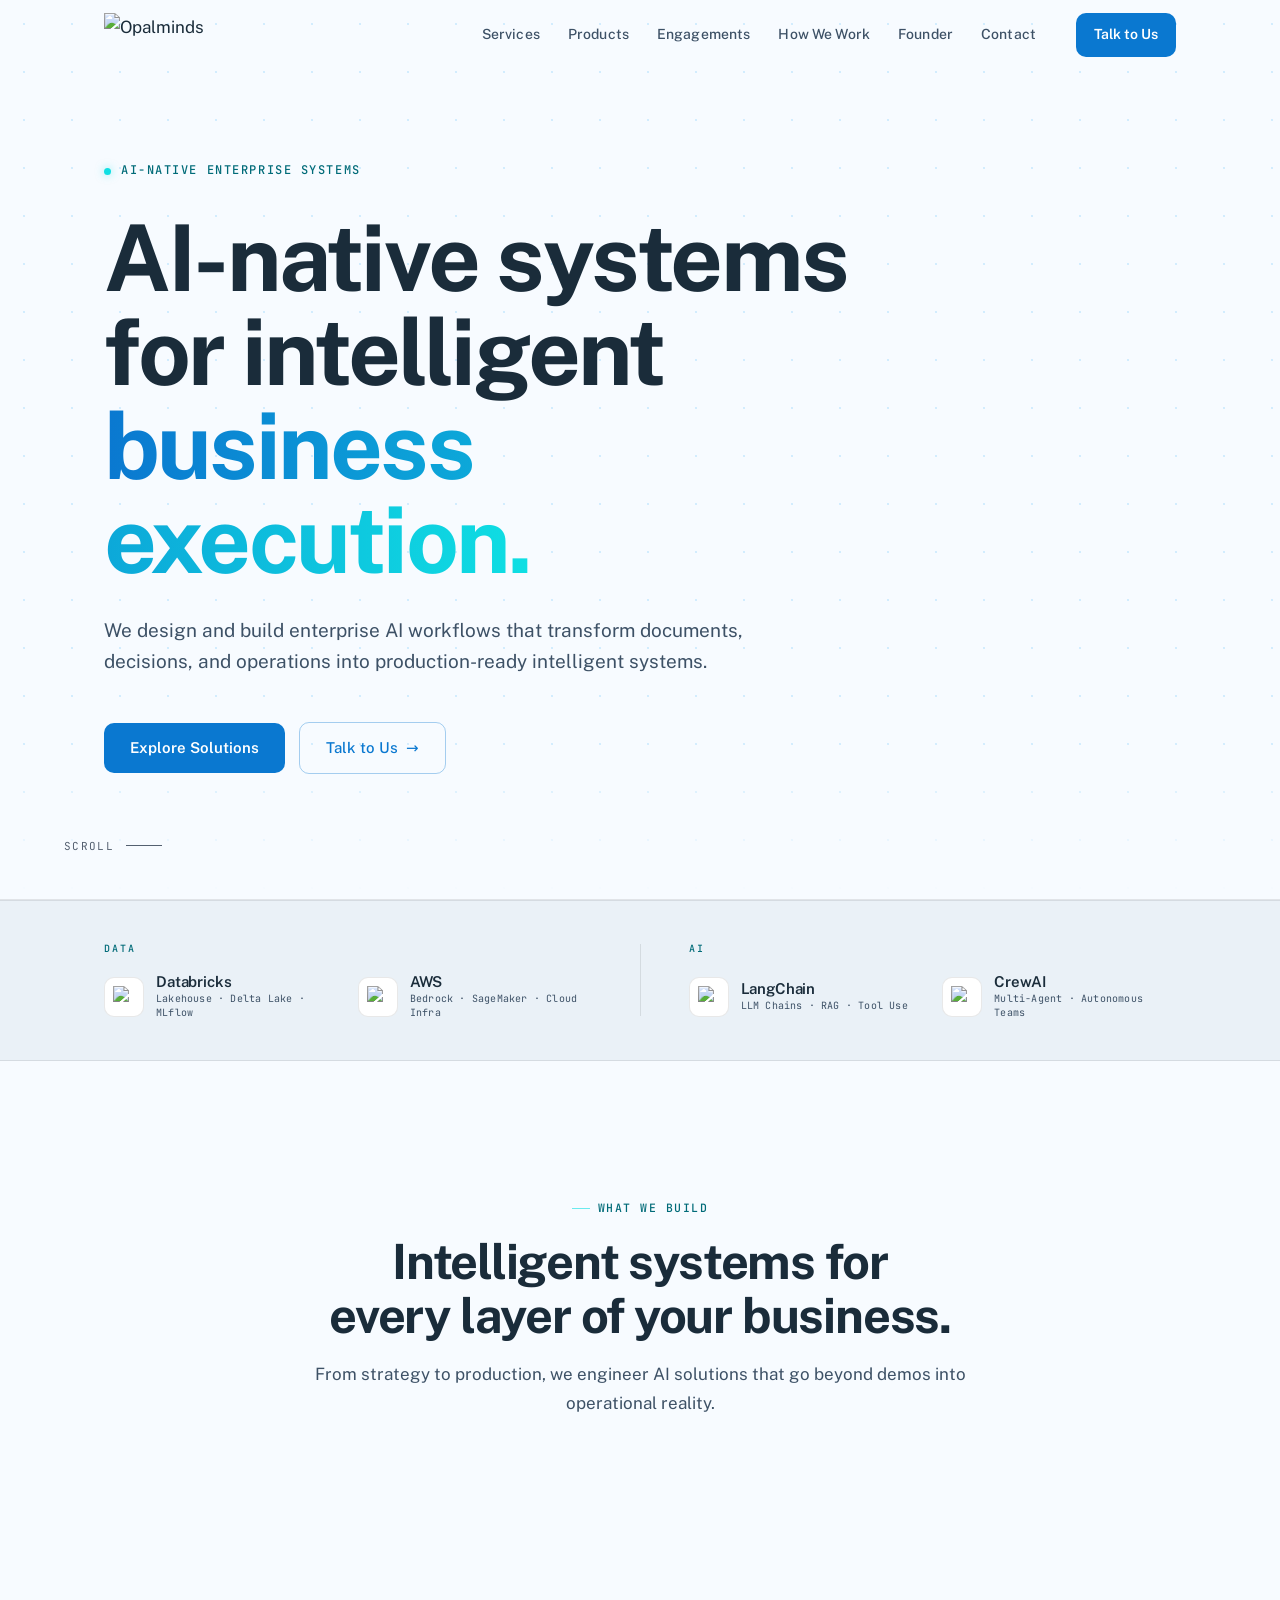
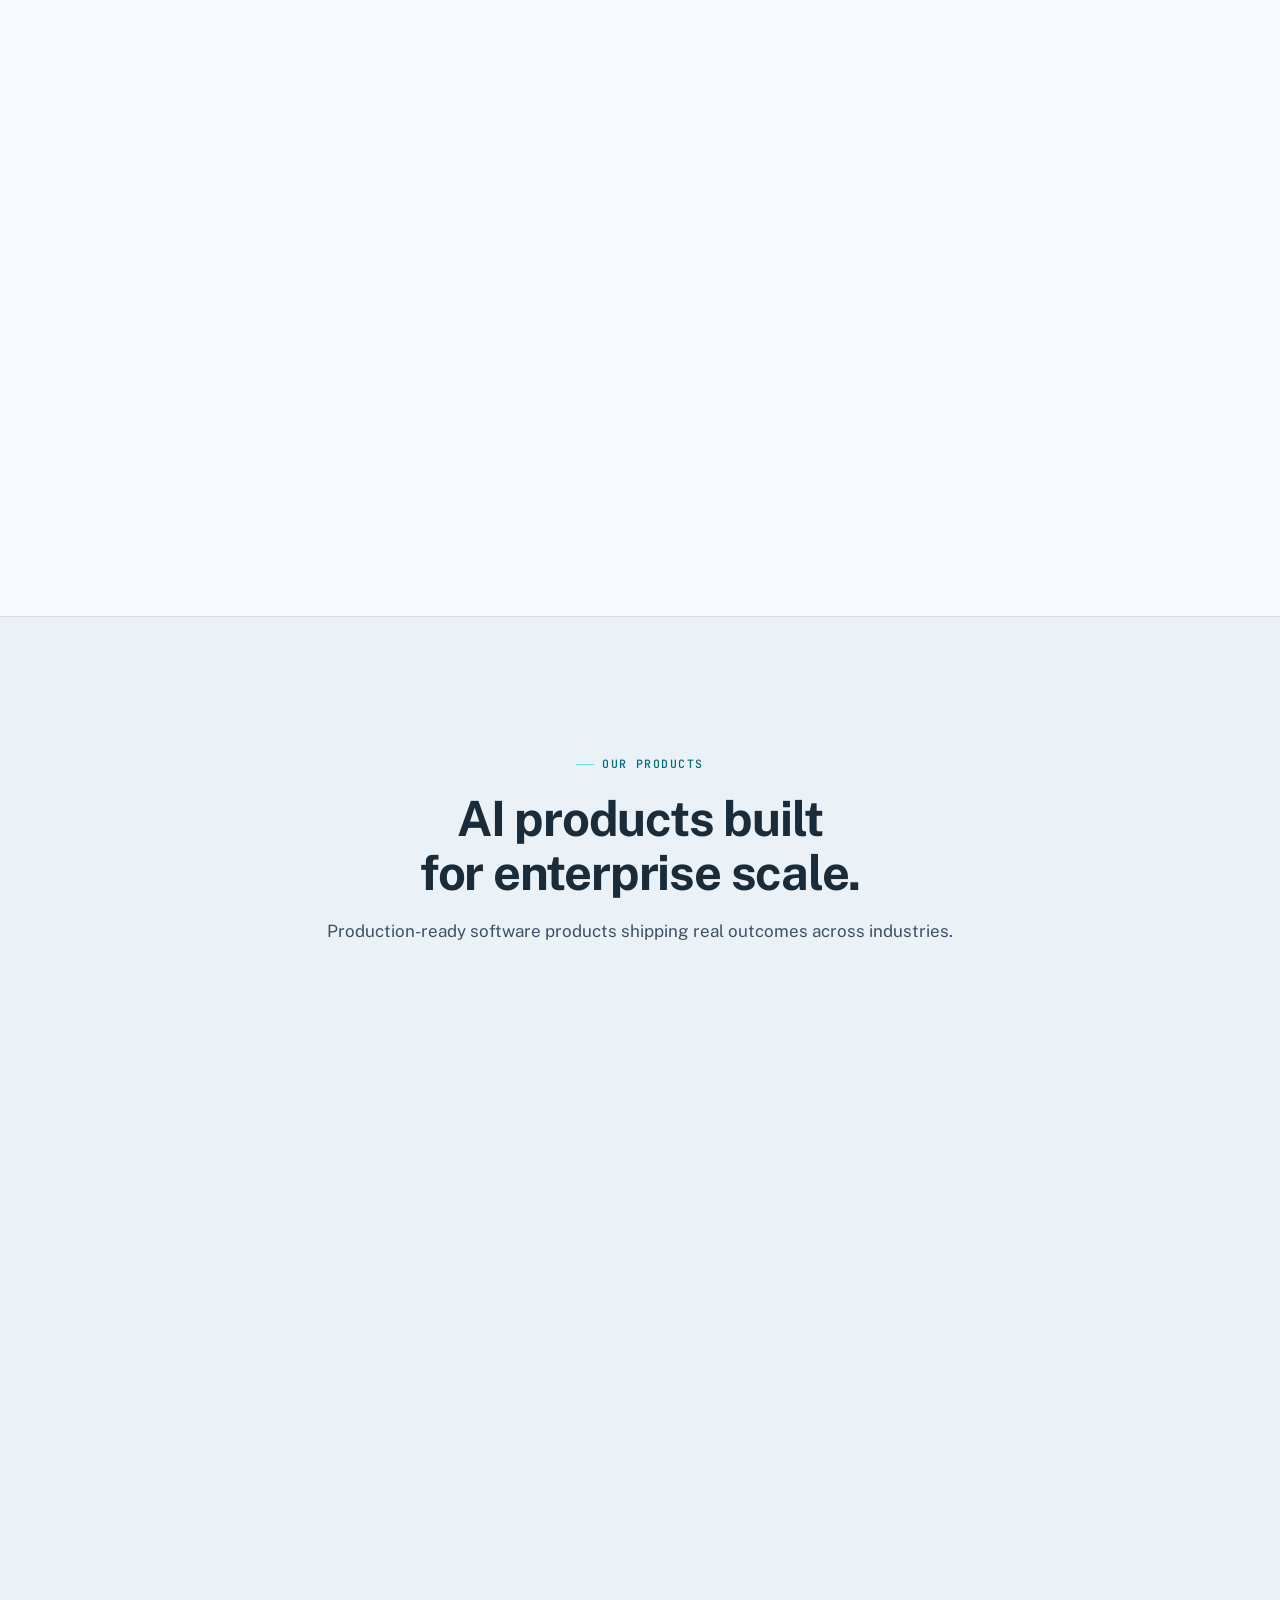
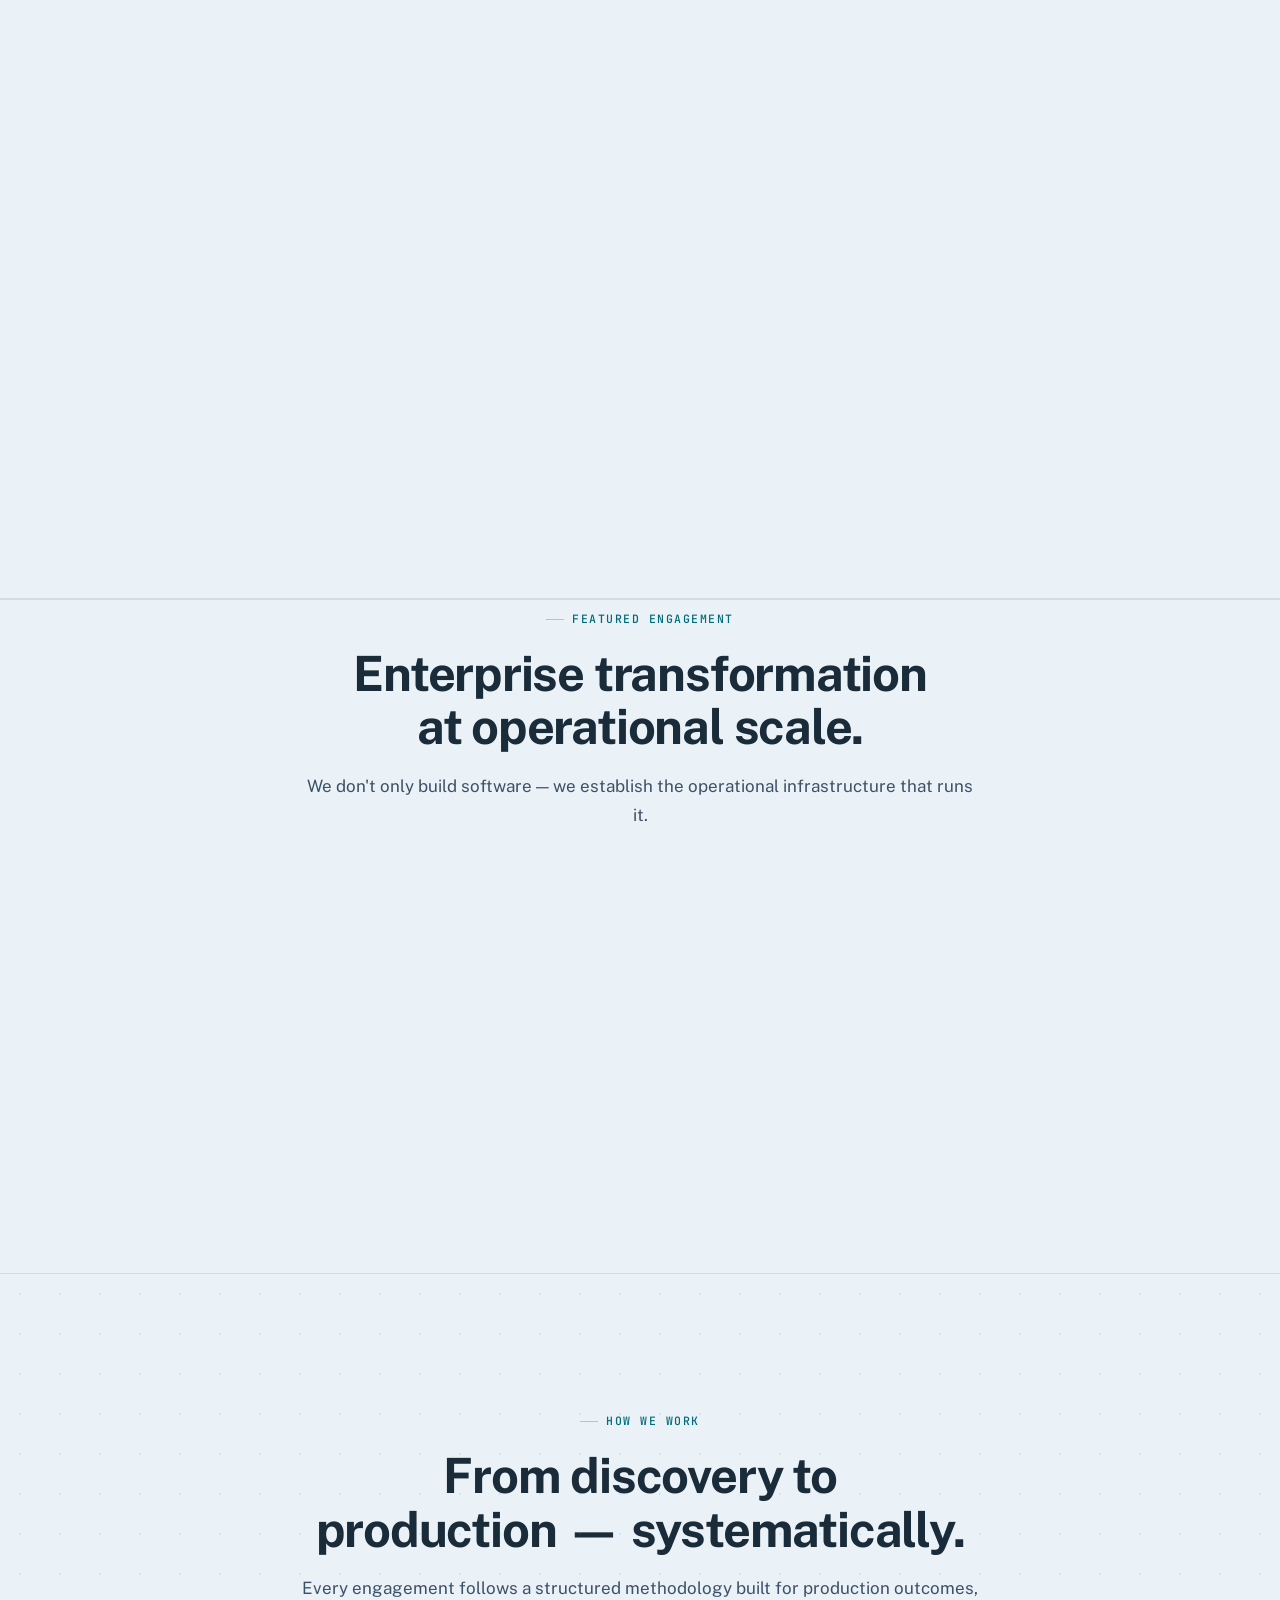
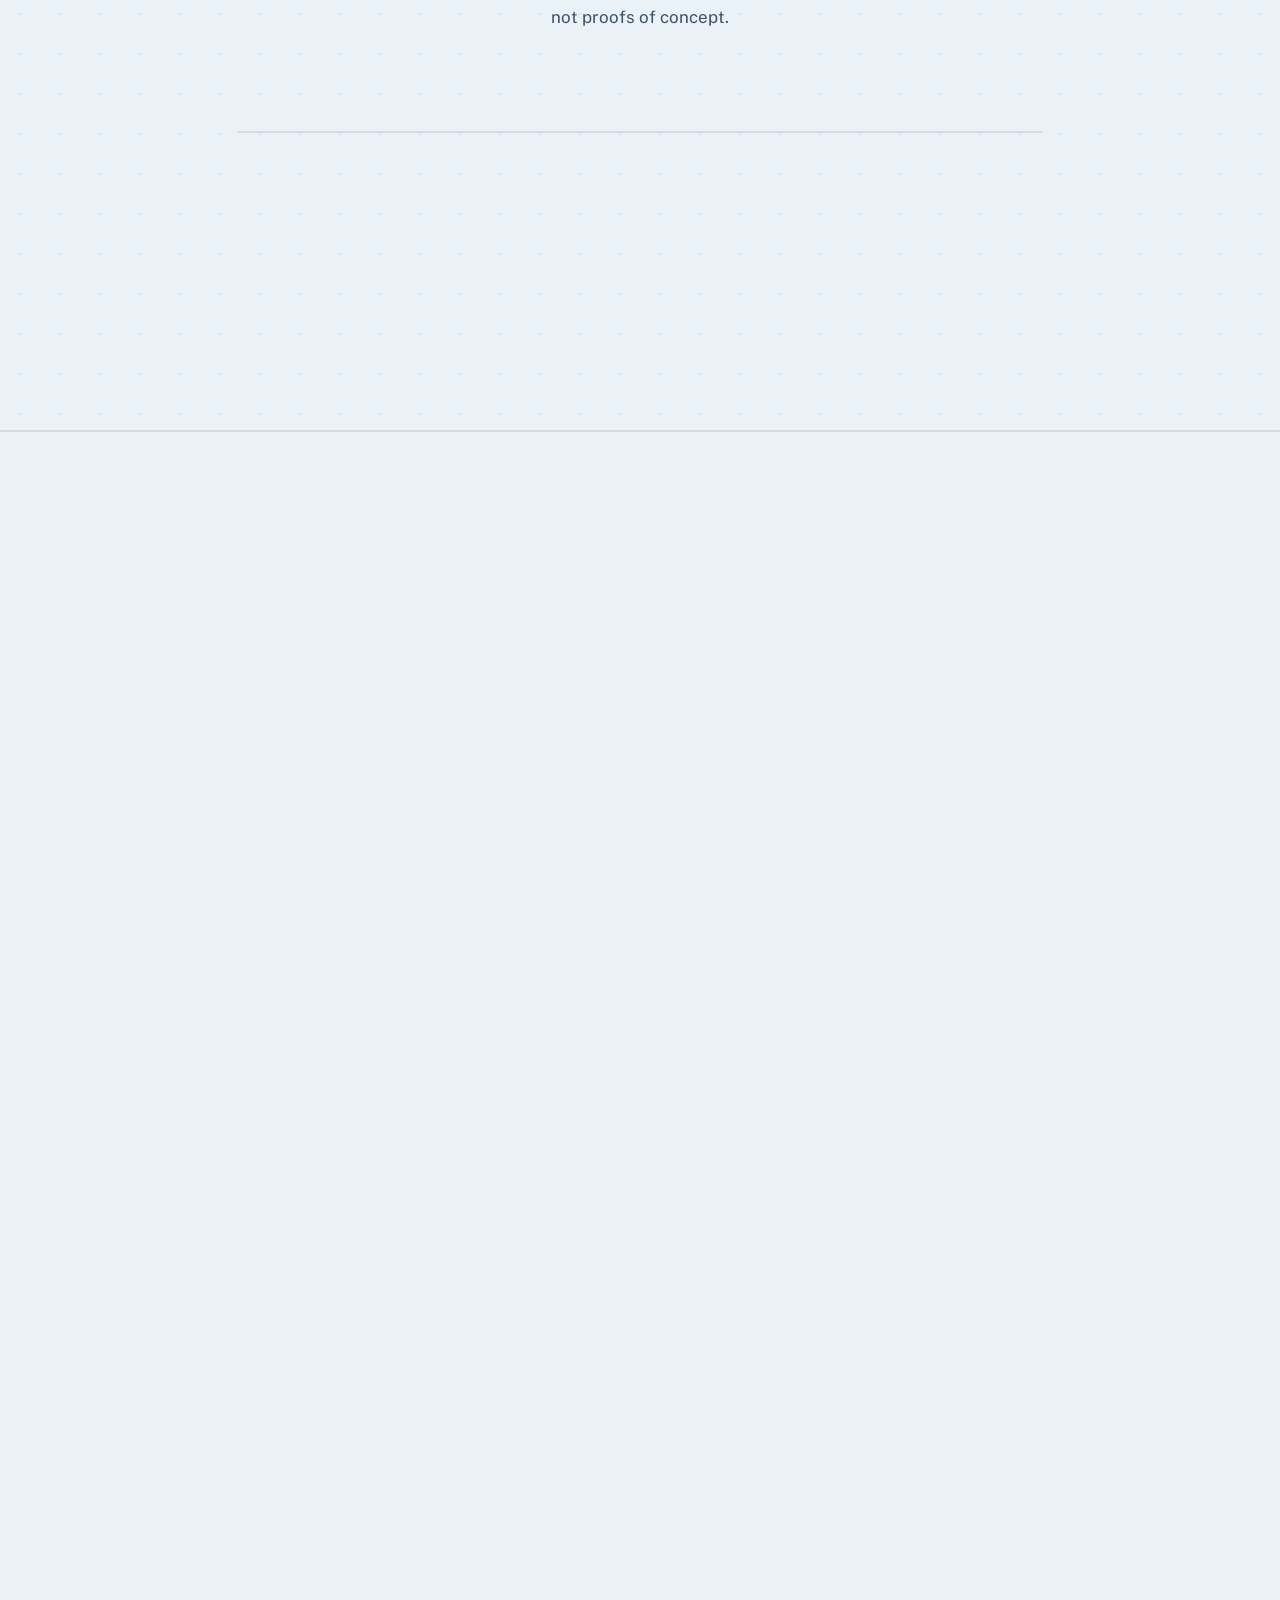
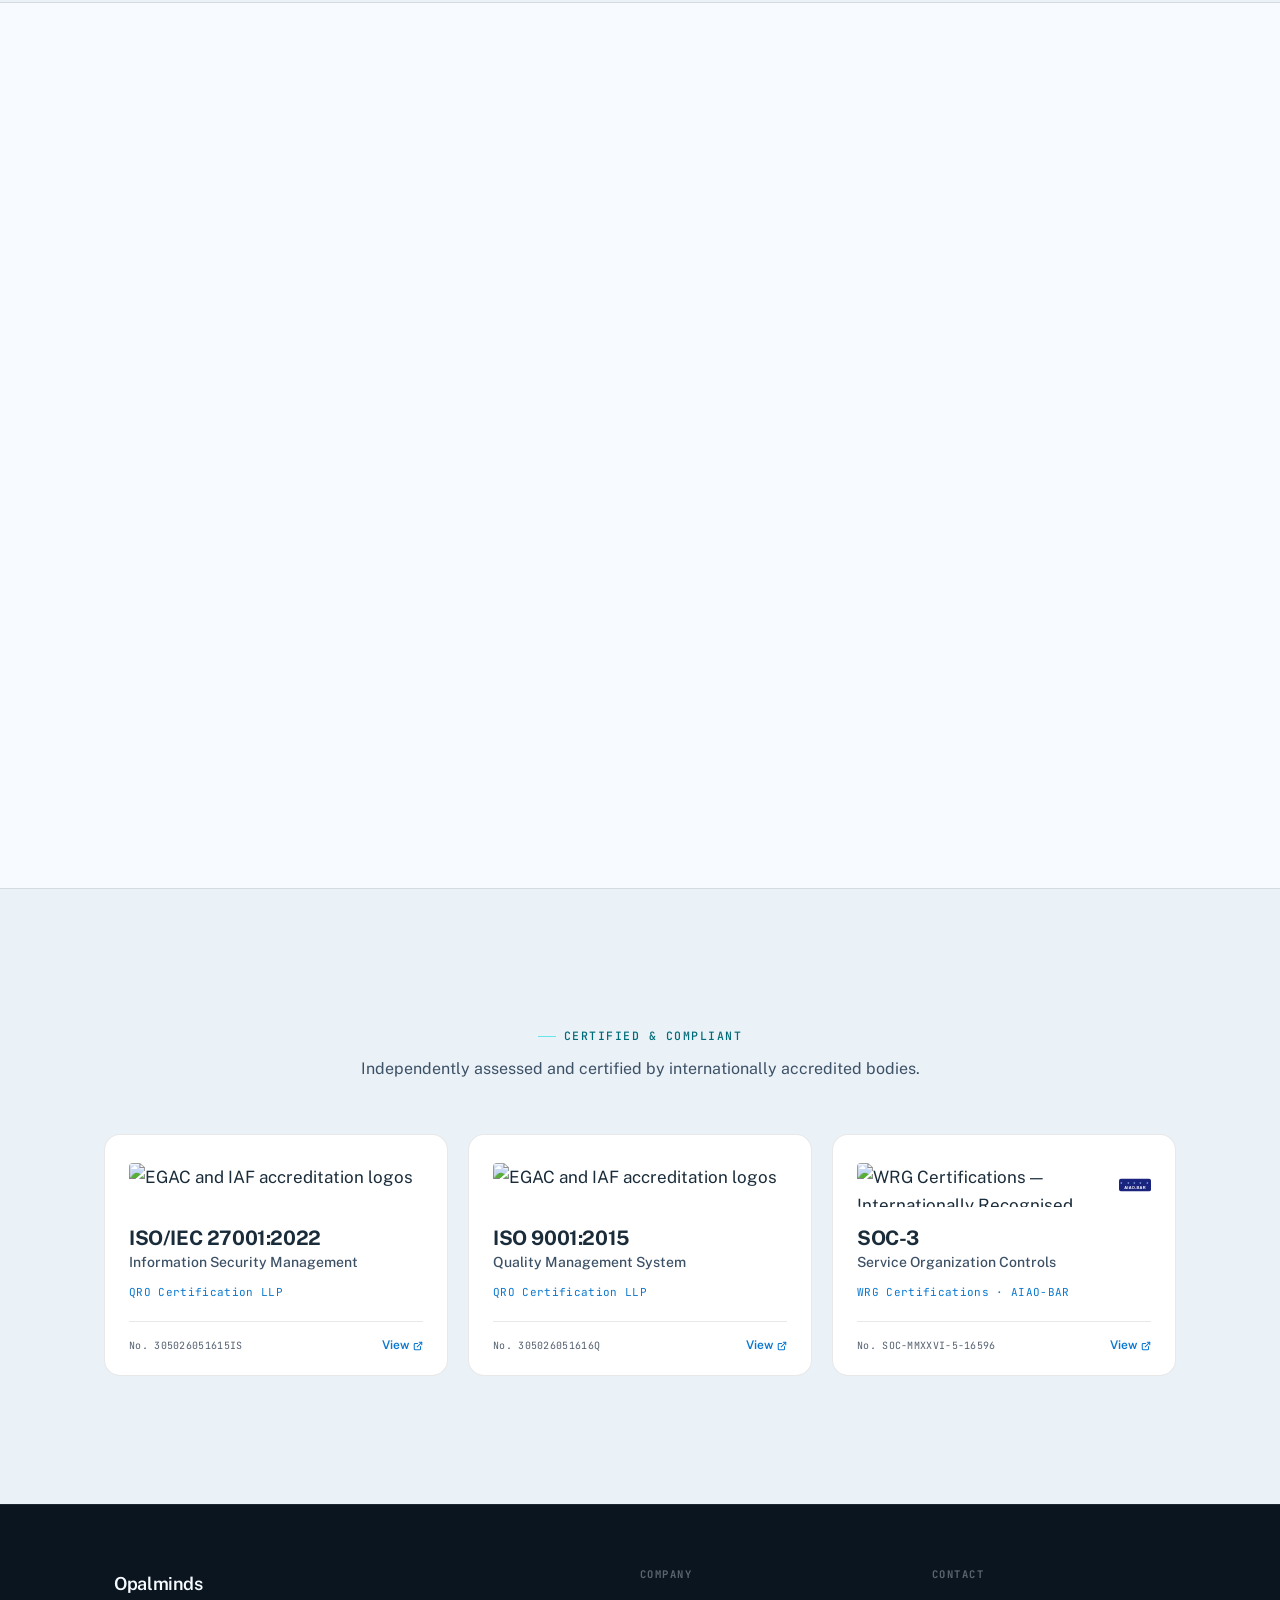
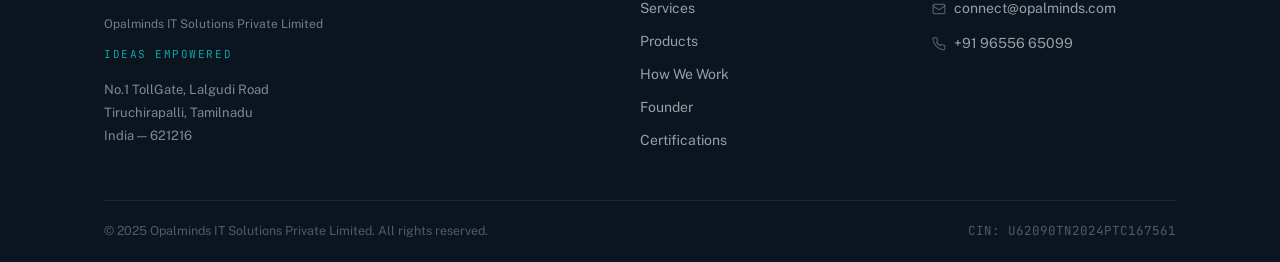
==== commit 37db1359: "feat: link Virgin Media O2 in career timeline Co-Authored-By: Claude Opus 5.5 (1M context) <noreply@" ====
--- a/index.html
+++ b/index.html
@@ -464,7 +464,7 @@
               <li class="career-item">
                 <div class="career-dot" aria-hidden="true"></div>
                 <div class="career-body">
-                  <span class="career-company">Virgin Media O2</span>
+                  <a class="career-company" href="https://www.virginmedia.com/broadband" target="_blank" rel="noopener noreferrer">Virgin Media O2</a>
                   <span class="career-role">Automation Engineer</span>
                   <span class="career-period">2016 – 2017 · United Kingdom</span>
                 </div>
--- a/css/style.css
+++ b/css/style.css
@@ -0,0 +1,1856 @@
+/* ═══════════════════════════════════════════════════════════════════════
+   OPALMINDS — style.css
+   Brand: light premium AI enterprise · neural signal aesthetic
+   ═══════════════════════════════════════════════════════════════════════ */
+
+/* === TOKENS ============================================================ */
+:root {
+  /* surfaces — light mode */
+  --black:          #F7FBFF;   /* primary bg (ice white) */
+  --charcoal:       #EAF1F7;   /* section alt bg (mist) */
+  --charcoal-2:     #FFFFFF;   /* card / form bg */
+
+  /* brand */
+  --blue:           #0A78D0;   /* primary action — AA on white (4.6:1) */
+  --blue-bright:    #0398F8;   /* decorative only — glow, gradient sheen, never text */
+  --cyan:           #0FDFE3;
+  --cyan-dark:      #006B78;   /* accessible teal for text on light bg — 5.5:1 on charcoal */
+
+  /* text — light mode */
+  --ice:            #071018;   /* headings, primary text — 18.2:1 AAA */
+  --mist:           #EAF1F7;
+  --slate:          #1A2C3A;   /* body text, strong copy — 13.9:1 AAA */
+  --muted:          #3D5166;   /* descriptions, secondary text — 7.9:1 AAA */
+  --muted-2:        #546070;   /* labels, metadata, fine print — 6.2:1 AA */
+
+  --border:         rgba(10, 120, 208, 0.25);
+  --border-subtle:  rgba(0, 0, 0, 0.09);
+  --border-hover:   rgba(10, 120, 208, 0.5);
+
+  --gradient:       linear-gradient(135deg, #0A78D0 0%, #0FDFE3 100%);
+  --gradient-90:    linear-gradient(90deg,  #0A78D0 0%, #0FDFE3 100%);
+
+  --font-sans:      "Public Sans", system-ui, -apple-system, sans-serif;
+  --font-display:   "Public Sans", system-ui, -apple-system, sans-serif;
+  --font-body:      "Public Sans", system-ui, -apple-system, sans-serif;
+  --font-mono:      ui-monospace, "SF Mono", "JetBrains Mono", Menlo, monospace;
+
+  --text-display: 46px; --text-h1: 38px; --text-h2: 28px; --text-h3: 21px;
+  --text-body-l: 18px;  --text-body: 16px; --text-sm: 14px; --text-fine: 13px;
+
+  --nav-h:          70px;
+  --section-v:      clamp(80px, 10vw, 140px);
+  --container:      1200px;
+  --pad-x:          clamp(20px, 5vw, 64px);
+  --radius:         10px;
+  --radius-lg:      16px;
+  --radius-xl:      20px;
+
+  --ease-out:       cubic-bezier(0.22, 1, 0.36, 1);
+  --ease-spring:    cubic-bezier(0.34, 1.56, 0.64, 1);
+}
+
+/* === RESET ============================================================= */
+*, *::before, *::after { box-sizing: border-box; margin: 0; padding: 0; }
+
+/* Remove tap highlight on iOS/Android */
+a, button, [role="button"] { -webkit-tap-highlight-color: transparent; }
+
+html {
+  scroll-behavior: smooth;
+  -webkit-font-smoothing: antialiased;
+  -moz-osx-font-smoothing: grayscale;
+  text-rendering: optimizeLegibility;
+}
+
+body {
+  background: var(--black);
+  color: var(--slate);
+  font-family: var(--font-body);
+  font-size: 17px;
+  line-height: 1.65;
+  overflow-x: hidden;
+}
+
+img, svg { display: block; max-width: 100%; }
+a { text-decoration: none; color: inherit; }
+button { border: none; cursor: pointer; font: inherit; background: none; color: inherit; }
+ol { list-style: none; }
+::selection { background: rgba(10, 120, 208, 0.2); color: var(--ice); }
+
+/* Scrollbar */
+::-webkit-scrollbar { width: 4px; }
+::-webkit-scrollbar-track { background: var(--mist); }
+::-webkit-scrollbar-thumb { background: var(--blue); border-radius: 2px; }
+::-webkit-scrollbar-thumb:hover { background: var(--cyan); }
+
+/* === LAYOUT ============================================================ */
+.container {
+  width: 100%;
+  max-width: var(--container);
+  margin: 0 auto;
+  padding: 0 var(--pad-x);
+}
+
+/* === TYPOGRAPHY ======================================================== */
+h1, h2, h3, h4 {
+  font-family: var(--font-display);
+  line-height: 1.1;
+  letter-spacing: -0.025em;
+  font-weight: 700;
+}
+
+.gradient-text {
+  background: var(--gradient-90);
+  -webkit-background-clip: text;
+  -webkit-text-fill-color: transparent;
+  background-clip: text;
+}
+
+/* === BUTTONS =========================================================== */
+.btn-primary {
+  display: inline-flex;
+  align-items: center;
+  justify-content: center;
+  gap: 8px;
+  padding: 13px 26px;
+  min-height: 44px;
+  background: var(--blue);
+  color: #fff;
+  font-family: var(--font-display);
+  font-weight: 600;
+  font-size: 15px;
+  border-radius: var(--radius);
+  transition: transform 0.2s var(--ease-out), box-shadow 0.2s ease, background 0.25s ease;
+  position: relative;
+  overflow: hidden;
+  white-space: nowrap;
+}
+.btn-primary::after {
+  content: '';
+  position: absolute;
+  inset: 0;
+  background: var(--gradient);
+  opacity: 0;
+  transition: opacity 0.25s ease;
+}
+.btn-primary:hover { transform: translateY(-2px); box-shadow: 0 10px 36px rgba(10, 120, 208, 0.38); }
+.btn-primary:hover::after { opacity: 1; }
+.btn-primary:active { transform: translateY(0); }
+.btn-primary > * { position: relative; z-index: 1; }
+
+.btn-ghost {
+  display: inline-flex;
+  align-items: center;
+  gap: 8px;
+  padding: 13px 26px;
+  min-height: 44px;
+  border: 1px solid rgba(10, 120, 208, 0.35);
+  color: var(--blue);
+  font-family: var(--font-display);
+  font-weight: 500;
+  font-size: 15px;
+  border-radius: var(--radius);
+  transition: all 0.22s ease;
+  backdrop-filter: blur(6px);
+  white-space: nowrap;
+}
+.btn-ghost:hover {
+  border-color: var(--blue);
+  background: rgba(10, 120, 208, 0.08);
+  transform: translateY(-2px);
+  box-shadow: 0 8px 24px rgba(10, 120, 208, 0.12);
+}
+
+.btn-sm { padding: 9px 18px; font-size: 14px; }
+
+/* === SHARED SECTION HEADER ============================================= */
+.section-header {
+  text-align: center;
+  max-width: 680px;
+  margin: 0 auto 72px;
+}
+
+.section-tag {
+  display: inline-flex;
+  align-items: center;
+  gap: 8px;
+  font-family: var(--font-mono);
+  font-size: 11.5px;
+  font-weight: 500;
+  letter-spacing: 0.13em;
+  text-transform: uppercase;
+  color: var(--cyan-dark);
+  margin-bottom: 18px;
+}
+.section-tag::before {
+  content: '';
+  display: block;
+  width: 18px;
+  height: 1px;
+  background: var(--cyan);
+  opacity: 0.6;
+}
+
+.section-header h2 {
+  font-size: clamp(30px, 3.8vw, 52px);
+  color: var(--slate);
+  margin-bottom: 18px;
+}
+
+.section-header p {
+  font-size: 17px;
+  color: var(--muted);
+  line-height: 1.7;
+}
+
+/* === SCROLL REVEAL ===================================================== */
+.reveal {
+  opacity: 0;
+  transform: translateY(28px);
+  transition: opacity 0.7s var(--ease-out), transform 0.7s var(--ease-out);
+}
+.reveal.in-view {
+  opacity: 1;
+  transform: translateY(0);
+}
+
+/* Full logo image */
+.logo-full {
+  height: 44px;
+  width: auto;
+  object-fit: contain;
+  display: block;
+  flex-shrink: 0;
+}
+.footer-logo .logo-full { height: 30px; opacity: 0.75; transition: opacity 0.2s; }
+.footer-logo:hover .logo-full { opacity: 1; }
+
+/* Hero logo stamp */
+.hero-logo {
+  width: clamp(200px, 28vw, 300px);
+  height: auto;
+  object-fit: contain;
+  display: block;
+  margin-bottom: 36px;
+  opacity: 0;
+  animation: fadeUp 0.8s var(--ease-out) 0.05s forwards;
+}
+
+/* ═══════════════════════════════════════════════════════════════════════
+   NAV
+   ═══════════════════════════════════════════════════════════════════════ */
+#nav {
+  position: fixed;
+  top: 0; left: 0; right: 0;
+  z-index: 999;
+  height: var(--nav-h);
+  transition: background 0.35s ease, backdrop-filter 0.35s ease, border-color 0.35s ease;
+  border-bottom: 1px solid transparent;
+}
+#nav.scrolled {
+  background: rgba(247, 251, 255, 0.92);
+  backdrop-filter: blur(24px) saturate(1.4);
+  -webkit-backdrop-filter: blur(24px) saturate(1.4);
+  border-bottom-color: var(--border-subtle);
+}
+
+.nav-inner {
+  max-width: var(--container);
+  height: 100%;
+  margin: 0 auto;
+  padding: 0 var(--pad-x);
+  display: flex;
+  align-items: center;
+  gap: 32px;
+}
+
+.logo {
+  display: flex;
+  align-items: center;
+  flex-shrink: 0;
+  transition: opacity 0.2s;
+}
+.logo:hover { opacity: 0.82; }
+
+.nav-links {
+  display: flex;
+  align-items: center;
+  gap: 28px;
+  margin-left: auto;
+}
+.nav-links a {
+  font-family: var(--font-display);
+  font-size: 14px;
+  font-weight: 500;
+  color: var(--muted);
+  letter-spacing: 0.01em;
+  transition: color 0.2s;
+  position: relative;
+}
+.nav-links a::after {
+  content: '';
+  position: absolute;
+  bottom: -2px;
+  left: 0; right: 0;
+  height: 1px;
+  background: var(--blue);
+  transform: scaleX(0);
+  transform-origin: left;
+  transition: transform 0.22s var(--ease-out);
+}
+.nav-links a:hover { color: var(--slate); }
+.nav-links a:hover::after { transform: scaleX(1); }
+
+.nav-cta { margin-left: 8px; }
+
+.nav-toggle {
+  display: none;
+  flex-direction: column;
+  gap: 5px;
+  padding: 11px 10px;
+  margin-left: auto;
+  min-width: 44px;
+  min-height: 44px;
+  justify-content: center;
+  align-items: center;
+}
+.nav-toggle span {
+  display: block;
+  width: 22px;
+  height: 2px;
+  background: var(--slate);
+  border-radius: 1px;
+  transition: all 0.3s ease;
+  transform-origin: center;
+}
+.nav-toggle.open span:nth-child(1) { transform: translateY(7px) rotate(45deg); }
+.nav-toggle.open span:nth-child(2) { opacity: 0; transform: scaleX(0); }
+.nav-toggle.open span:nth-child(3) { transform: translateY(-7px) rotate(-45deg); }
+
+/* Mobile nav drawer */
+.nav-drawer {
+  display: none;
+  position: fixed;
+  top: var(--nav-h);
+  left: 0; right: 0;
+  background: rgba(247, 251, 255, 0.97);
+  backdrop-filter: blur(24px);
+  border-bottom: 1px solid var(--border-subtle);
+  padding: 24px var(--pad-x) 32px;
+  flex-direction: column;
+  gap: 0;
+  z-index: 998;
+}
+.nav-drawer.open { display: flex; }
+.nav-drawer a {
+  font-family: var(--font-display);
+  font-size: 18px;
+  font-weight: 500;
+  color: var(--muted);
+  padding: 14px 0;
+  border-bottom: 1px solid var(--border-subtle);
+  transition: color 0.2s;
+}
+.nav-drawer a:last-child { border-bottom: none; }
+.nav-drawer a:hover { color: var(--slate); }
+
+/* ═══════════════════════════════════════════════════════════════════════
+   HERO
+   ═══════════════════════════════════════════════════════════════════════ */
+#hero {
+  position: relative;
+  min-height: 100svh;
+  min-height: 100vh;
+  display: flex;
+  align-items: center;
+  overflow: hidden;
+  background: var(--black);
+  border-bottom: 1px solid var(--border-subtle);
+}
+
+#neural-canvas {
+  position: absolute;
+  inset: 0;
+  width: 100%;
+  height: 100%;
+  pointer-events: none;
+}
+
+/* Precision dot grid */
+.hero-bg-grid {
+  position: absolute;
+  inset: 0;
+  background-image: radial-gradient(circle, rgba(3, 152, 248, 0.15) 1px, transparent 1px);
+  background-size: 48px 48px;
+  pointer-events: none;
+}
+
+/* Bottom fade into next section */
+#hero::after {
+  content: '';
+  position: absolute;
+  bottom: 0; left: 0; right: 0;
+  height: 160px;
+  background: linear-gradient(to top, #F7FBFF 0%, transparent 100%);
+  pointer-events: none;
+  z-index: 1;
+}
+
+.hero-content {
+  position: relative;
+  z-index: 2;
+  max-width: var(--container);
+  margin: 0 auto;
+  padding: calc(var(--nav-h) + 60px) var(--pad-x) 100px;
+  width: 100%;
+}
+
+.hero-label {
+  display: inline-flex;
+  align-items: center;
+  gap: 10px;
+  font-family: var(--font-mono);
+  font-size: 12px;
+  font-weight: 500;
+  letter-spacing: 0.13em;
+  text-transform: uppercase;
+  color: var(--cyan-dark);
+  margin-bottom: 30px;
+  opacity: 0;
+  animation: fadeUp 0.8s var(--ease-out) 0.15s forwards;
+}
+
+.label-dot {
+  width: 7px;
+  height: 7px;
+  background: var(--cyan);
+  border-radius: 50%;
+  animation: dotPulse 2.2s ease-in-out infinite;
+  box-shadow: 0 0 8px rgba(15, 223, 227, 0.5);
+}
+@keyframes dotPulse {
+  0%, 100% { opacity: 1; box-shadow: 0 0 8px rgba(15, 223, 227, 0.5); }
+  50%       { opacity: 0.4; box-shadow: 0 0 3px rgba(15, 223, 227, 0.2); }
+}
+
+.hero-headline {
+  font-size: clamp(42px, 7.2vw, 96px);
+  font-weight: 700;
+  line-height: 1.02;
+  letter-spacing: -0.03em;
+  color: var(--slate);
+  margin-bottom: 28px;
+  opacity: 0;
+  animation: fadeUp 0.9s var(--ease-out) 0.3s forwards;
+  max-width: 13ch;
+}
+
+.hero-sub {
+  font-size: clamp(16px, 1.7vw, 19px);
+  color: var(--muted);
+  max-width: 56ch;
+  line-height: 1.65;
+  margin-bottom: 44px;
+  opacity: 0;
+  animation: fadeUp 0.9s var(--ease-out) 0.48s forwards;
+}
+
+.hero-ctas {
+  display: flex;
+  align-items: center;
+  gap: 14px;
+  flex-wrap: wrap;
+  opacity: 0;
+  animation: fadeUp 0.9s var(--ease-out) 0.64s forwards;
+}
+
+@keyframes fadeUp {
+  from { opacity: 0; transform: translateY(22px); }
+  to   { opacity: 1; transform: translateY(0); }
+}
+
+.hero-scroll-hint {
+  position: absolute;
+  bottom: 44px;
+  left: var(--pad-x);
+  display: flex;
+  align-items: center;
+  gap: 12px;
+  font-family: var(--font-mono);
+  font-size: 11px;
+  letter-spacing: 0.12em;
+  text-transform: uppercase;
+  color: var(--muted-2);
+  z-index: 2;
+  opacity: 0;
+  animation: fadeIn 1s ease 1.3s forwards;
+}
+.scroll-line {
+  width: 36px;
+  height: 1px;
+  background: var(--muted-2);
+  overflow: hidden;
+  position: relative;
+}
+.scroll-line::after {
+  content: '';
+  position: absolute;
+  inset: 0;
+  background: var(--blue);
+  transform: translateX(-100%);
+  animation: lineSlide 2.2s ease 1.6s infinite;
+}
+@keyframes lineSlide {
+  0%   { transform: translateX(-100%); }
+  50%  { transform: translateX(0); }
+  100% { transform: translateX(100%); }
+}
+@keyframes fadeIn { to { opacity: 1; } }
+
+/* ═══════════════════════════════════════════════════════════════════════
+   STATS BAR
+   ═══════════════════════════════════════════════════════════════════════ */
+/* Platform strip (replaces stats bar) */
+#stats {
+  background: var(--charcoal);
+  border-top:    1px solid var(--border-subtle);
+  border-bottom: 1px solid var(--border-subtle);
+  padding: 40px 0;
+}
+
+.platform-strip {
+  display: flex;
+  align-items: center;
+  gap: 0;
+}
+
+.platform-group {
+  flex: 1;
+  display: flex;
+  flex-direction: column;
+  gap: 16px;
+  padding: 0 48px;
+}
+.platform-group:first-child { padding-left: 0; }
+.platform-group:last-child  { padding-right: 0; }
+
+.platform-group-label {
+  font-family: var(--font-mono);
+  font-size: 10px;
+  font-weight: 500;
+  letter-spacing: 0.2em;
+  text-transform: uppercase;
+  color: var(--cyan-dark);
+}
+
+.platform-items {
+  display: grid;
+  grid-template-columns: 1fr 1fr;
+  gap: 20px;
+}
+
+.platform-item {
+  display: flex;
+  align-items: center;
+  gap: 12px;
+  min-width: 0;
+}
+
+.platform-icon {
+  width: 40px;
+  height: 40px;
+  min-width: 40px;
+  border-radius: 10px;
+  background: var(--charcoal-2);
+  border: 1px solid var(--border-subtle);
+  display: flex;
+  align-items: center;
+  justify-content: center;
+  flex-shrink: 0;
+  overflow: hidden;
+}
+.platform-icon img {
+  width: 22px;
+  height: 22px;
+  object-fit: contain;
+  display: block;
+}
+
+.platform-text {
+  display: flex;
+  flex-direction: column;
+  gap: 3px;
+  min-width: 0;
+}
+
+.platform-name {
+  font-family: var(--font-display);
+  font-size: 15px;
+  font-weight: 600;
+  color: var(--slate);
+  letter-spacing: -0.01em;
+  line-height: 1;
+}
+
+.platform-desc {
+  font-family: var(--font-mono);
+  font-size: 10px;
+  letter-spacing: 0.02em;
+  color: var(--muted);
+  line-height: 1.4;
+}
+
+.platform-group-div {
+  width: 1px;
+  height: 72px;
+  background: var(--border-subtle);
+  flex-shrink: 0;
+}
+
+/* ═══════════════════════════════════════════════════════════════════════
+   SERVICES
+   ═══════════════════════════════════════════════════════════════════════ */
+#services {
+  padding: var(--section-v) 0;
+}
+
+.services-grid {
+  display: grid;
+  grid-template-columns: repeat(3, 1fr);
+  gap: 18px;
+}
+
+.service-card {
+  background: var(--charcoal-2);
+  border: 1px solid var(--border-subtle);
+  border-radius: var(--radius-lg);
+  padding: 34px 30px 30px;
+  transition:
+    border-color 0.3s ease,
+    transform    0.3s var(--ease-out),
+    box-shadow   0.3s ease;
+  position: relative;
+  overflow: hidden;
+  display: flex;
+  flex-direction: column;
+  gap: 0;
+}
+
+/* Gradient spotlight on hover */
+.service-card::before {
+  content: '';
+  position: absolute;
+  inset: 0;
+  background: radial-gradient(ellipse at 20% 0%, rgba(10, 120, 208, 0.07) 0%, transparent 60%);
+  opacity: 0;
+  transition: opacity 0.4s ease;
+  pointer-events: none;
+}
+/* Top border glow on hover */
+.service-card::after {
+  content: '';
+  position: absolute;
+  top: 0; left: 0; right: 0;
+  height: 2px;
+  background: var(--gradient-90);
+  opacity: 0;
+  transition: opacity 0.3s ease;
+}
+
+.service-card:hover {
+  border-color: rgba(10, 120, 208, 0.3);
+  transform: translateY(-5px);
+  box-shadow: 0 20px 56px rgba(10, 120, 208, 0.12), 0 4px 16px rgba(0,0,0,0.08);
+}
+.service-card:hover::before { opacity: 1; }
+.service-card:hover::after  { opacity: 1; }
+
+.service-icon {
+  width: 46px;
+  height: 46px;
+  border-radius: 10px;
+  background: rgba(10, 120, 208, 0.09);
+  border: 1px solid rgba(10, 120, 208, 0.2);
+  display: flex;
+  align-items: center;
+  justify-content: center;
+  color: var(--blue);
+  margin-bottom: 18px;
+  transition: background 0.3s ease, border-color 0.3s ease;
+  flex-shrink: 0;
+  position: relative;
+}
+.service-card:hover .service-icon {
+  background: rgba(10, 120, 208, 0.16);
+  border-color: rgba(10, 120, 208, 0.4);
+}
+
+.card-tag {
+  display: inline-block;
+  font-family: var(--font-mono);
+  font-size: 10.5px;
+  font-weight: 500;
+  letter-spacing: 0.1em;
+  text-transform: uppercase;
+  color: var(--cyan-dark);
+  background: rgba(15, 223, 227, 0.07);
+  border: 1px solid rgba(15, 223, 227, 0.18);
+  padding: 3px 9px;
+  border-radius: 4px;
+  margin-bottom: 12px;
+  position: relative;
+}
+
+.service-card h3 {
+  font-size: 17px;
+  font-weight: 600;
+  color: var(--slate);
+  margin-bottom: 10px;
+  position: relative;
+  letter-spacing: -0.01em;
+}
+
+.service-card p {
+  font-size: 14.5px;
+  color: var(--muted);
+  line-height: 1.62;
+  position: relative;
+}
+
+/* ═══════════════════════════════════════════════════════════════════════
+   PRODUCTS
+   ═══════════════════════════════════════════════════════════════════════ */
+#products {
+  padding: var(--section-v) 0;
+  background: var(--charcoal);
+  border-top:    1px solid var(--border-subtle);
+  border-bottom: 1px solid var(--border-subtle);
+}
+
+.products-grid {
+  display: grid;
+  grid-template-columns: repeat(2, 1fr);
+  gap: 24px;
+}
+
+.product-card {
+  position: relative;
+  display: block;
+  background: var(--charcoal-2);
+  border: 1px solid var(--border-subtle);
+  border-radius: var(--radius-xl);
+  overflow: hidden;
+  text-decoration: none;
+  color: inherit;
+  transition:
+    border-color 0.3s ease,
+    transform    0.3s var(--ease-out),
+    box-shadow   0.3s ease;
+}
+
+.product-card:hover {
+  border-color: rgba(10, 120, 208, 0.35);
+  transform: translateY(-6px);
+  box-shadow: 0 24px 64px rgba(10, 120, 208, 0.14), 0 4px 20px rgba(0,0,0,0.08);
+}
+
+.product-card-inner {
+  position: relative;
+  z-index: 1;
+  padding: 40px 38px 36px;
+  display: flex;
+  flex-direction: column;
+  gap: 0;
+}
+
+.product-card-glow {
+  position: absolute;
+  inset: 0;
+  background: radial-gradient(ellipse at 10% 0%, rgba(10, 120, 208, 0.08) 0%, transparent 55%);
+  opacity: 0;
+  transition: opacity 0.4s ease;
+  pointer-events: none;
+}
+.product-card:hover .product-card-glow { opacity: 1; }
+
+/* Top gradient bar */
+.product-card::after {
+  content: '';
+  position: absolute;
+  top: 0; left: 0; right: 0;
+  height: 2px;
+  background: var(--gradient-90);
+  opacity: 0;
+  transition: opacity 0.3s ease;
+}
+.product-card:hover::after { opacity: 1; }
+
+.product-header {
+  display: flex;
+  align-items: center;
+  gap: 14px;
+  margin-bottom: 22px;
+}
+
+.product-icon {
+  width: 54px;
+  height: 54px;
+  border-radius: 14px;
+  background: rgba(10, 120, 208, 0.09);
+  border: 1px solid rgba(10, 120, 208, 0.22);
+  display: flex;
+  align-items: center;
+  justify-content: center;
+  color: var(--blue);
+  flex-shrink: 0;
+  transition: background 0.3s ease, border-color 0.3s ease;
+}
+.product-card:hover .product-icon {
+  background: rgba(10, 120, 208, 0.16);
+  border-color: rgba(10, 120, 208, 0.4);
+}
+
+.product-badge {
+  display: inline-block;
+  font-family: var(--font-mono);
+  font-size: 10.5px;
+  font-weight: 500;
+  letter-spacing: 0.1em;
+  text-transform: uppercase;
+  color: var(--cyan-dark);
+  background: rgba(15, 223, 227, 0.08);
+  border: 1px solid rgba(15, 223, 227, 0.2);
+  padding: 4px 10px;
+  border-radius: 4px;
+}
+
+.product-name {
+  font-family: var(--font-display);
+  font-size: clamp(26px, 3vw, 36px);
+  font-weight: 700;
+  letter-spacing: -0.025em;
+  line-height: 1.1;
+  margin-bottom: 14px;
+}
+
+.product-desc {
+  font-size: 15px;
+  color: var(--muted);
+  line-height: 1.65;
+  margin-bottom: 26px;
+  max-width: 560px;
+}
+
+.product-features {
+  list-style: none;
+  display: flex;
+  flex-wrap: wrap;
+  gap: 8px;
+  margin-bottom: 32px;
+}
+
+.product-features li {
+  font-family: var(--font-mono);
+  font-size: 11px;
+  font-weight: 500;
+  letter-spacing: 0.06em;
+  text-transform: uppercase;
+  color: var(--slate);
+  background: var(--charcoal);
+  border: 1px solid var(--border-subtle);
+  border-radius: 6px;
+  padding: 5px 11px;
+}
+
+.product-cta {
+  display: inline-flex;
+  align-items: center;
+  gap: 6px;
+  font-family: var(--font-display);
+  font-size: 14px;
+  font-weight: 600;
+  color: var(--blue);
+  transition: gap 0.2s ease;
+}
+.product-card:hover .product-cta { gap: 10px; }
+
+@media (max-width: 1024px) {
+  .products-grid { grid-template-columns: 1fr; }
+}
+
+/* ═══════════════════════════════════════════════════════════════════════
+   ENGAGEMENTS
+   ═══════════════════════════════════════════════════════════════════════ */
+#engagements {
+  background: var(--charcoal);
+  border-top: 1px solid var(--border-subtle);
+}
+
+.engagement-card {
+  background: #071018;
+  border-radius: var(--radius-xl);
+  border: 1px solid rgba(255,255,255,0.07);
+  overflow: hidden;
+  position: relative;
+}
+.engagement-card::before {
+  content: '';
+  position: absolute;
+  top: 0; left: 0; right: 0;
+  height: 2px;
+  background: var(--gradient-90);
+}
+
+.engagement-inner {
+  display: grid;
+  grid-template-columns: 1.2fr 1fr;
+}
+
+.engagement-left {
+  padding: 48px 44px 48px 48px;
+  border-right: 1px solid rgba(255,255,255,0.07);
+  display: flex;
+  flex-direction: column;
+}
+
+.engagement-right {
+  padding: 48px 48px 48px 44px;
+  display: flex;
+  flex-direction: column;
+}
+
+.engagement-tag {
+  display: inline-block;
+  font-family: var(--font-mono);
+  font-size: 10.5px;
+  font-weight: 500;
+  letter-spacing: 0.12em;
+  text-transform: uppercase;
+  color: var(--cyan);
+  background: rgba(15, 223, 227, 0.1);
+  border: 1px solid rgba(15, 223, 227, 0.2);
+  padding: 4px 10px;
+  border-radius: 4px;
+  margin-bottom: 20px;
+  align-self: flex-start;
+}
+
+.engagement-icon {
+  width: 52px;
+  height: 52px;
+  border-radius: 12px;
+  background: rgba(3, 152, 248, 0.1);
+  border: 1px solid rgba(3, 152, 248, 0.2);
+  display: flex;
+  align-items: center;
+  justify-content: center;
+  color: var(--blue);
+  margin-bottom: 20px;
+}
+
+.engagement-left h3 {
+  font-family: var(--font-display);
+  font-size: clamp(22px, 2.2vw, 30px);
+  font-weight: 700;
+  color: #F7FBFF;
+  line-height: 1.25;
+  letter-spacing: -0.02em;
+  margin-bottom: 16px;
+}
+
+.engagement-left p {
+  font-size: 15px;
+  color: rgba(247,251,255,0.58);
+  line-height: 1.72;
+}
+
+.engagement-outcomes-label {
+  display: block;
+  font-family: var(--font-mono);
+  font-size: 10px;
+  letter-spacing: 0.16em;
+  text-transform: uppercase;
+  color: rgba(247,251,255,0.32);
+  margin-bottom: 22px;
+}
+
+.engagement-outcomes {
+  list-style: none;
+  display: flex;
+  flex-direction: column;
+  gap: 16px;
+}
+
+.engagement-outcomes li {
+  display: flex;
+  align-items: flex-start;
+  gap: 14px;
+  font-size: 14px;
+  color: rgba(247,251,255,0.65);
+  line-height: 1.55;
+}
+
+.engagement-outcomes li::before {
+  content: '';
+  display: block;
+  width: 20px;
+  height: 1px;
+  background: linear-gradient(90deg, var(--blue), var(--cyan));
+  margin-top: 9px;
+  flex-shrink: 0;
+}
+
+/* ═══════════════════════════════════════════════════════════════════════
+   PROCESS
+   ═══════════════════════════════════════════════════════════════════════ */
+#process {
+  padding: var(--section-v) 0;
+  background: var(--charcoal);
+  border-top:    1px solid var(--border-subtle);
+  border-bottom: 1px solid var(--border-subtle);
+  position: relative;
+  overflow: hidden;
+}
+
+/* Background dot grid */
+#process::before {
+  content: '';
+  position: absolute;
+  inset: 0;
+  background-image: radial-gradient(circle, rgba(3, 152, 248, 0.12) 1px, transparent 1px);
+  background-size: 40px 40px;
+  pointer-events: none;
+}
+
+.process-track {
+  position: relative;
+}
+
+/* Connecting line between step numbers */
+.process-connector {
+  position: absolute;
+  top: 27px; /* half of step-num height (54px) minus 1px */
+  left: calc(12.5% - 1px);
+  right: calc(12.5% - 1px);
+  height: 2px;
+  background: var(--border-subtle);
+  overflow: hidden;
+  border-radius: 1px;
+}
+.process-connector-fill {
+  height: 100%;
+  width: 0%;
+  background: var(--gradient-90);
+  transition: width 1.8s var(--ease-out);
+  border-radius: 1px;
+}
+.process-connector-fill.active { width: 100%; }
+
+.process-steps {
+  display: grid;
+  grid-template-columns: repeat(4, 1fr);
+  gap: 28px;
+  position: relative;
+  z-index: 1;
+}
+
+.process-step {
+  display: flex;
+  flex-direction: column;
+  gap: 20px;
+}
+
+.step-num {
+  width: 54px;
+  height: 54px;
+  border-radius: 50%;
+  border: 2px solid rgba(10, 120, 208, 0.5);
+  background: var(--charcoal-2);
+  display: flex;
+  align-items: center;
+  justify-content: center;
+  font-family: var(--font-mono);
+  font-size: 13px;
+  font-weight: 500;
+  color: var(--blue);
+  letter-spacing: 0.04em;
+  flex-shrink: 0;
+  transition:
+    border-color 0.3s ease,
+    background   0.3s ease,
+    box-shadow   0.3s ease;
+}
+.process-step:hover .step-num {
+  border-color: var(--blue);
+  background: rgba(10, 120, 208, 0.09);
+  box-shadow: 0 0 24px rgba(10, 120, 208, 0.28);
+}
+
+.step-body h3 {
+  font-size: 17px;
+  font-weight: 600;
+  color: var(--slate);
+  margin-bottom: 10px;
+  letter-spacing: -0.01em;
+}
+.step-body p {
+  font-size: 14.5px;
+  color: var(--muted);
+  line-height: 1.65;
+}
+
+/* ═══════════════════════════════════════════════════════════════════════
+   FOUNDER
+   ═══════════════════════════════════════════════════════════════════════ */
+#founder {
+  padding: var(--section-v) 0;
+  background: var(--charcoal);
+  border-top:    1px solid var(--border-subtle);
+  border-bottom: 1px solid var(--border-subtle);
+}
+
+/* ── Top bar: identity + stats ── */
+.founder-top {
+  display: flex;
+  align-items: center;
+  justify-content: space-between;
+  gap: 40px;
+  flex-wrap: wrap;
+  padding-bottom: 40px;
+  border-bottom: 1px solid var(--border-subtle);
+  margin-bottom: 48px;
+}
+
+.founder-identity {
+  display: flex;
+  align-items: center;
+  gap: 28px;
+}
+
+.founder-avatar {
+  position: relative;
+  width: 88px;
+  height: 88px;
+  border-radius: 50%;
+  background: linear-gradient(135deg, rgba(10,120,208,0.14), rgba(15,223,227,0.1));
+  border: 2px solid rgba(10,120,208,0.3);
+  display: flex;
+  align-items: center;
+  justify-content: center;
+  flex-shrink: 0;
+}
+
+.avatar-initials {
+  font-family: var(--font-display);
+  font-size: 28px;
+  font-weight: 700;
+  letter-spacing: -0.03em;
+  background: linear-gradient(135deg, #0A78D0, #0FDFE3);
+  -webkit-background-clip: text;
+  background-clip: text;
+  color: transparent;
+  position: relative;
+  z-index: 1;
+}
+
+.avatar-glow {
+  position: absolute;
+  inset: -12px;
+  border-radius: 50%;
+  background: radial-gradient(circle, rgba(10,120,208,0.1) 0%, transparent 70%);
+  pointer-events: none;
+}
+
+.founder-identity .section-tag { margin-bottom: 8px; }
+
+.founder-identity h2 {
+  font-family: var(--font-display);
+  font-size: clamp(22px, 3vw, 36px);
+  font-weight: 700;
+  letter-spacing: -0.025em;
+  line-height: 1.1;
+  color: var(--ice);
+  margin-bottom: 4px;
+}
+
+.founder-location {
+  font-family: var(--font-mono);
+  font-size: 12px;
+  color: var(--muted-2);
+  letter-spacing: 0.04em;
+}
+
+/* ── Stats ── */
+.founder-stats {
+  display: flex;
+  align-items: center;
+  gap: 0;
+  background: var(--charcoal-2);
+  border: 1px solid var(--border-subtle);
+  border-radius: var(--radius-lg);
+  overflow: hidden;
+  flex-shrink: 0;
+}
+
+.founder-stat {
+  display: flex;
+  flex-direction: column;
+  align-items: center;
+  padding: 22px 32px;
+  gap: 4px;
+}
+
+.fstat-num {
+  font-family: var(--font-display);
+  font-size: clamp(26px, 3vw, 38px);
+  font-weight: 700;
+  letter-spacing: -0.03em;
+  background: var(--gradient);
+  -webkit-background-clip: text;
+  background-clip: text;
+  color: transparent;
+  line-height: 1;
+}
+
+.fstat-label {
+  font-family: var(--font-mono);
+  font-size: 10.5px;
+  font-weight: 500;
+  color: var(--muted);
+  text-align: center;
+  letter-spacing: 0.03em;
+  white-space: nowrap;
+}
+
+.founder-stat-div {
+  width: 1px;
+  height: 48px;
+  background: var(--border-subtle);
+  flex-shrink: 0;
+}
+
+/* ── Body: bio left, timeline right ── */
+.founder-body {
+  display: grid;
+  grid-template-columns: 1fr 1fr;
+  gap: 64px;
+  align-items: start;
+}
+
+.founder-bio {
+  font-size: 16px;
+  color: var(--muted);
+  line-height: 1.78;
+  margin-bottom: 28px;
+}
+
+.founder-quote {
+  margin: 0 0 32px;
+  padding: 20px 24px;
+  border-left: 3px solid var(--blue);
+  background: rgba(10,120,208,0.04);
+  border-radius: 0 var(--radius) var(--radius) 0;
+  font-family: var(--font-display);
+  font-size: 15.5px;
+  font-weight: 500;
+  color: var(--slate);
+  line-height: 1.6;
+  font-style: italic;
+  letter-spacing: -0.01em;
+}
+
+.founder-expertise { margin-top: 0; }
+
+.expertise-label {
+  font-family: var(--font-mono);
+  font-size: 11px;
+  font-weight: 500;
+  letter-spacing: 0.12em;
+  text-transform: uppercase;
+  color: var(--muted-2);
+  display: block;
+  margin-bottom: 12px;
+}
+
+.expertise-tags {
+  display: flex;
+  flex-wrap: wrap;
+  gap: 8px;
+}
+
+.expertise-tags span {
+  font-family: var(--font-mono);
+  font-size: 11px;
+  font-weight: 500;
+  color: var(--slate);
+  background: var(--charcoal-2);
+  border: 1px solid var(--border-subtle);
+  padding: 5px 12px;
+  border-radius: 6px;
+  transition: border-color 0.2s ease, color 0.2s ease;
+}
+
+.expertise-tags span:hover {
+  border-color: rgba(10,120,208,0.3);
+  color: var(--blue);
+}
+
+/* ── Career timeline ── */
+.career-timeline {
+  display: flex;
+  flex-direction: column;
+  position: relative;
+}
+
+.career-timeline::before {
+  content: '';
+  position: absolute;
+  left: 7px;
+  top: 8px;
+  bottom: 8px;
+  width: 1px;
+  background: linear-gradient(to bottom, rgba(10,120,208,0.4), rgba(15,223,227,0.4));
+}
+
+.career-item {
+  display: flex;
+  gap: 20px;
+  align-items: flex-start;
+  padding: 12px 0;
+  position: relative;
+}
+
+.career-dot {
+  width: 15px;
+  height: 15px;
+  border-radius: 50%;
+  border: 2px solid rgba(10,120,208,0.35);
+  background: var(--charcoal);
+  flex-shrink: 0;
+  margin-top: 3px;
+  transition: border-color 0.2s ease, background 0.2s ease;
+  position: relative;
+  z-index: 1;
+}
+
+.career-item--current .career-dot {
+  border-color: var(--blue);
+  background: var(--gradient);
+  box-shadow: 0 0 0 4px rgba(10,120,208,0.12);
+}
+
+.career-body {
+  display: flex;
+  flex-direction: column;
+  gap: 2px;
+}
+
+.career-company {
+  font-family: var(--font-display);
+  font-size: 14.5px;
+  font-weight: 600;
+  color: var(--ice);
+  letter-spacing: -0.01em;
+}
+
+a.career-company {
+  text-decoration: none;
+  align-self: flex-start;
+  transition: color 0.2s;
+}
+
+a.career-company:hover,
+a.career-company:focus-visible {
+  color: var(--blue);
+  text-decoration: underline;
+  text-underline-offset: 3px;
+}
+
+.career-item--current .career-company {
+  background: var(--gradient);
+  -webkit-background-clip: text;
+  background-clip: text;
+  color: transparent;
+}
+
+.career-role {
+  font-size: 13px;
+  color: var(--slate);
+}
+
+.career-period {
+  font-family: var(--font-mono);
+  font-size: 11px;
+  color: var(--muted-2);
+  letter-spacing: 0.03em;
+}
+
+/* ═══════════════════════════════════════════════════════════════════════
+   CONTACT
+   ═══════════════════════════════════════════════════════════════════════ */
+#contact {
+  padding: var(--section-v) 0;
+}
+
+.contact-cta {
+  background: var(--ice);
+  border-radius: var(--radius-xl);
+  padding: clamp(48px,7vw,80px) clamp(32px,5vw,72px);
+  position: relative;
+  overflow: hidden;
+  text-align: center;
+}
+
+.contact-cta-bg {
+  position: absolute;
+  inset: 0;
+  background:
+    radial-gradient(700px 500px at 15% 50%, rgba(10,120,208,0.13), transparent 55%),
+    radial-gradient(600px 400px at 85% 50%, rgba(15,223,227,0.11), transparent 55%);
+  pointer-events: none;
+}
+
+.contact-cta-inner { position: relative; z-index: 1; }
+
+.contact-tag {
+  background: rgba(15,223,227,0.12);
+  border-color: rgba(10,120,208,0.3);
+  color: var(--cyan);
+}
+
+.contact-cta h2 {
+  font-family: var(--font-display);
+  font-size: clamp(30px,4vw,52px);
+  font-weight: 700;
+  letter-spacing: -0.03em;
+  line-height: 1.1;
+  color: #F7FBFF;
+  margin-bottom: 16px;
+}
+
+.contact-cta > .contact-cta-inner > p {
+  font-size: 17px;
+  color: rgba(247,251,255,0.6);
+  max-width: 520px;
+  margin: 0 auto 44px;
+  line-height: 1.7;
+}
+
+.contact-channels {
+  display: grid;
+  grid-template-columns: 1fr 1fr;
+  gap: 16px;
+  max-width: 680px;
+  margin: 0 auto 24px;
+}
+
+.contact-channel {
+  display: flex;
+  align-items: center;
+  gap: 16px;
+  padding: 22px 24px;
+  background: rgba(255,255,255,0.07);
+  border: 1px solid rgba(255,255,255,0.14);
+  border-radius: var(--radius-lg);
+  text-decoration: none;
+  color: inherit;
+  transition:
+    border-color 0.25s ease,
+    transform    0.25s var(--ease-out),
+    background   0.25s ease;
+  text-align: left;
+}
+
+.contact-channel:hover {
+  border-color: rgba(10,120,208,0.5);
+  transform: translateY(-3px);
+  background: rgba(10,120,208,0.1);
+}
+
+.channel-icon {
+  width: 48px;
+  height: 48px;
+  border-radius: 12px;
+  background: rgba(10,120,208,0.15);
+  border: 1px solid rgba(10,120,208,0.3);
+  display: flex;
+  align-items: center;
+  justify-content: center;
+  color: var(--cyan);
+  flex-shrink: 0;
+  transition: background 0.25s ease;
+}
+
+.contact-channel:hover .channel-icon {
+  background: rgba(10,120,208,0.25);
+}
+
+.channel-text {
+  display: flex;
+  flex-direction: column;
+  gap: 3px;
+  flex: 1;
+}
+
+.channel-label {
+  font-family: var(--font-mono);
+  font-size: 10.5px;
+  font-weight: 500;
+  letter-spacing: 0.1em;
+  text-transform: uppercase;
+  color: rgba(247,251,255,0.45);
+}
+
+.channel-value {
+  font-family: var(--font-display);
+  font-size: 15px;
+  font-weight: 600;
+  color: #F7FBFF;
+  letter-spacing: -0.01em;
+}
+
+.channel-arrow {
+  font-size: 18px;
+  color: rgba(247,251,255,0.3);
+  transition: color 0.25s ease, transform 0.25s ease;
+}
+
+.contact-channel:hover .channel-arrow {
+  color: var(--cyan);
+  transform: translateX(4px);
+}
+
+.contact-response-note {
+  font-family: var(--font-mono);
+  font-size: 12px;
+  color: rgba(247,251,255,0.35);
+  letter-spacing: 0.04em;
+}
+
+/* ═══════════════════════════════════════════════════════════════════════
+   TRUST / CERTIFICATIONS
+   ═══════════════════════════════════════════════════════════════════════ */
+#trust {
+  background: var(--charcoal);
+  border-top: 1px solid var(--border-subtle);
+  padding: var(--section-v) 0;
+}
+
+.trust-header {
+  text-align: center;
+  margin-bottom: 52px;
+}
+.trust-header .section-tag { margin-bottom: 10px; }
+.trust-header p {
+  font-size: 16px;
+  color: var(--muted);
+}
+
+.trust-certs {
+  display: grid;
+  grid-template-columns: repeat(3, 1fr);
+  gap: 20px;
+}
+
+/* ── Cert card ──────────────────────────────────────────── */
+.cert-card {
+  display: flex;
+  flex-direction: column;
+  background: var(--charcoal-2);
+  border: 1px solid var(--border-subtle);
+  border-radius: var(--radius-lg);
+  padding: 28px 24px 20px;
+  text-decoration: none;
+  transition:
+    border-color 0.25s ease,
+    box-shadow   0.25s ease,
+    transform    0.25s var(--ease-out);
+  position: relative;
+  overflow: hidden;
+}
+.cert-card::after {
+  content: '';
+  position: absolute;
+  top: 0; left: 0; right: 0;
+  height: 2px;
+  background: var(--gradient-90);
+  opacity: 0;
+  transition: opacity 0.25s ease;
+}
+.cert-card:hover {
+  border-color: rgba(10, 120, 208, 0.28);
+  box-shadow: 0 12px 40px rgba(10, 120, 208, 0.1), 0 2px 8px rgba(0,0,0,0.06);
+  transform: translateY(-4px);
+}
+.cert-card:hover::after { opacity: 1; }
+
+/* Top row: accreditor logos */
+.cert-card-top {
+  display: flex;
+  align-items: center;
+  gap: 12px;
+  margin-bottom: 20px;
+}
+
+.cert-accreditors {
+  display: flex;
+  align-items: center;
+  gap: 10px;
+  flex-wrap: wrap;
+}
+
+.accred-logo-combined {
+  height: 44px;
+  width: auto;
+  object-fit: contain;
+  display: block;
+  border-radius: 4px;
+}
+
+/* Body: standard name + description */
+.cert-card-body {
+  flex: 1;
+  display: flex;
+  flex-direction: column;
+  gap: 4px;
+  margin-bottom: 20px;
+}
+.cert-standard {
+  font-family: var(--font-display);
+  font-size: 20px;
+  font-weight: 700;
+  color: var(--slate);
+  letter-spacing: -0.02em;
+  line-height: 1.1;
+}
+.cert-title {
+  font-size: 14px;
+  font-weight: 500;
+  color: var(--muted);
+  line-height: 1.4;
+}
+.cert-issuer {
+  font-family: var(--font-mono);
+  font-size: 11px;
+  color: var(--blue);
+  letter-spacing: 0.03em;
+  margin-top: 6px;
+}
+
+/* Footer: cert number + view link */
+.cert-card-footer {
+  display: flex;
+  align-items: center;
+  justify-content: space-between;
+  gap: 8px;
+  padding-top: 14px;
+  border-top: 1px solid var(--border-subtle);
+}
+.cert-number {
+  font-family: var(--font-mono);
+  font-size: 10px;
+  color: var(--muted-2);
+  letter-spacing: 0.03em;
+  line-height: 1.3;
+  word-break: break-all;
+}
+.cert-view {
+  display: inline-flex;
+  align-items: center;
+  gap: 4px;
+  font-family: var(--font-display);
+  font-size: 12px;
+  font-weight: 600;
+  color: var(--blue);
+  white-space: nowrap;
+  flex-shrink: 0;
+  transition: gap 0.2s ease;
+}
+.cert-card:hover .cert-view { gap: 6px; }
+
+@media (max-width: 900px) {
+  .trust-certs { grid-template-columns: 1fr 1fr; }
+}
+@media (max-width: 600px) {
+  .trust-certs { grid-template-columns: 1fr; }
+  .cert-card { padding: 22px 18px 16px; }
+}
+
+/* ═══════════════════════════════════════════════════════════════════════
+   FOOTER
+   ═══════════════════════════════════════════════════════════════════════ */
+#footer {
+  background: #0A1520;
+  border-top: 1px solid rgba(255,255,255,0.08);
+  padding: 64px 0 0;
+}
+
+/* Grid: 2fr 1fr 1fr */
+.footer-grid {
+  display: grid;
+  grid-template-columns: 2fr 1fr 1fr;
+  gap: 48px;
+  padding-bottom: 48px;
+  border-bottom: 1px solid rgba(255,255,255,0.08);
+}
+
+/* Brand column */
+.footer-brand { display: flex; flex-direction: column; gap: 12px; }
+
+.footer-logo-link {
+  display: inline-flex;
+  align-items: center;
+  gap: 10px;
+  text-decoration: none;
+  margin-bottom: 4px;
+}
+.footer-icon {
+  height: 28px;
+  width: auto;
+  object-fit: contain;
+  flex-shrink: 0;
+}
+.footer-wordmark {
+  font-family: var(--font-display);
+  font-size: 18px;
+  font-weight: 600;
+  color: #F7FBFF;
+  letter-spacing: -0.02em;
+}
+.footer-legal-name {
+  font-size: 12px;
+  color: rgba(247,251,255,0.45);
+  line-height: 1.5;
+}
+.footer-tagline {
+  font-family: var(--font-mono);
+  font-size: 11px;
+  letter-spacing: 0.14em;
+  text-transform: uppercase;
+  color: var(--cyan);
+  opacity: 0.7;
+}
+.footer-address {
+  font-style: normal;
+  font-size: 13px;
+  color: rgba(247,251,255,0.5);
+  line-height: 1.75;
+  margin-top: 4px;
+}
+
+/* Nav / contact columns */
+.footer-col { display: flex; flex-direction: column; gap: 12px; }
+.footer-col-heading {
+  font-family: var(--font-mono);
+  font-size: 10.5px;
+  letter-spacing: 0.14em;
+  text-transform: uppercase;
+  color: rgba(247,251,255,0.35);
+  margin-bottom: 4px;
+}
+.footer-col nav {
+  display: flex;
+  flex-direction: column;
+  gap: 10px;
+}
+.footer-col nav a,
+.footer-contact-link {
+  font-size: 14px;
+  color: rgba(247,251,255,0.6);
+  text-decoration: none;
+  transition: color 0.2s;
+  display: flex;
+  align-items: center;
+  gap: 8px;
+}
+.footer-col nav a:hover,
+.footer-contact-link:hover { color: #F7FBFF; }
+.footer-contact-link svg { flex-shrink: 0; opacity: 0.5; }
+
+/* Bottom bar */
+.footer-bottom {
+  display: flex;
+  align-items: center;
+  justify-content: space-between;
+  gap: 12px;
+  padding: 20px 0;
+  flex-wrap: wrap;
+}
+.footer-bottom p {
+  font-size: 12.5px;
+  color: rgba(247,251,255,0.3);
+}
+.footer-bottom-reg { font-family: var(--font-mono); font-size: 11px; }
+
+/* ═══════════════════════════════════════════════════════════════════════
+   RESPONSIVE
+   ═══════════════════════════════════════════════════════════════════════ */
+@media (max-width: 1024px) {
+  .services-grid { grid-template-columns: repeat(2, 1fr); }
+  .process-steps { grid-template-columns: repeat(2, 1fr); }
+  .process-connector { display: none; }
+
+  .founder-top { flex-direction: column; align-items: flex-start; }
+  .founder-stats { width: 100%; justify-content: stretch; }
+  .founder-stat { flex: 1; }
+  .fstat-label { white-space: normal; text-align: center; }
+  .founder-body { grid-template-columns: 1fr; gap: 40px; }
+
+  .contact-channels { grid-template-columns: 1fr; }
+}
+
+@media (max-width: 768px) {
+  .nav-links { display: none; }
+  .nav-cta   { display: none; }
+  .nav-toggle { display: flex; }
+
+  .services-grid { grid-template-columns: 1fr; }
+  .process-steps { grid-template-columns: 1fr; }
+
+  /* Platform strip responsive */
+  .platform-strip { flex-direction: column; gap: 32px; }
+  .platform-group { padding: 0; }
+  .platform-group-div { width: 100%; height: 1px; }
+  .platform-items { grid-template-columns: 1fr 1fr; }
+
+  /* Engagement responsive */
+  .engagement-inner { grid-template-columns: 1fr; }
+  .engagement-left { padding: 36px 28px; border-right: none; border-bottom: 1px solid rgba(255,255,255,0.07); }
+  .engagement-right { padding: 32px 28px 36px; }
+
+  .hero-ctas { flex-direction: column; align-items: flex-start; }
+  .hero-scroll-hint { display: none; }
+
+  .founder-stats { flex-direction: column; }
+  .founder-stat-div { width: 100%; height: 1px; }
+  .founder-stat { padding: 16px 20px; }
+
+  .footer-grid { grid-template-columns: 1fr 1fr; }
+  .footer-brand { grid-column: 1 / -1; }
+}
+
+@media (max-width: 480px) {
+  :root { --pad-x: 20px; }
+  .hero-headline { font-size: 36px; }
+  .section-header h2 { font-size: 26px; }
+  .section-header { margin-bottom: 44px; }
+  #stats { padding: 32px 0; }
+  .platform-items { grid-template-columns: 1fr; }
+  .founder-identity { flex-direction: column; align-items: flex-start; }
+  .footer-grid { grid-template-columns: 1fr; }
+  .footer-brand { grid-column: auto; }
+  .footer-bottom { flex-direction: column; align-items: flex-start; }
+}
+
+/* Landscape mobile — reduce hero vertical padding so content fits */
+@media (max-height: 500px) and (orientation: landscape) {
+  .hero-content {
+    padding-top: calc(var(--nav-h) + 24px);
+    padding-bottom: 48px;
+  }
+  .hero-logo { width: clamp(120px, 18vw, 180px); margin-bottom: 16px; }
+  .hero-headline { font-size: clamp(28px, 5.5vw, 48px); margin-bottom: 16px; }
+  .hero-sub { margin-bottom: 24px; }
+  #hero { min-height: unset; }
+}
